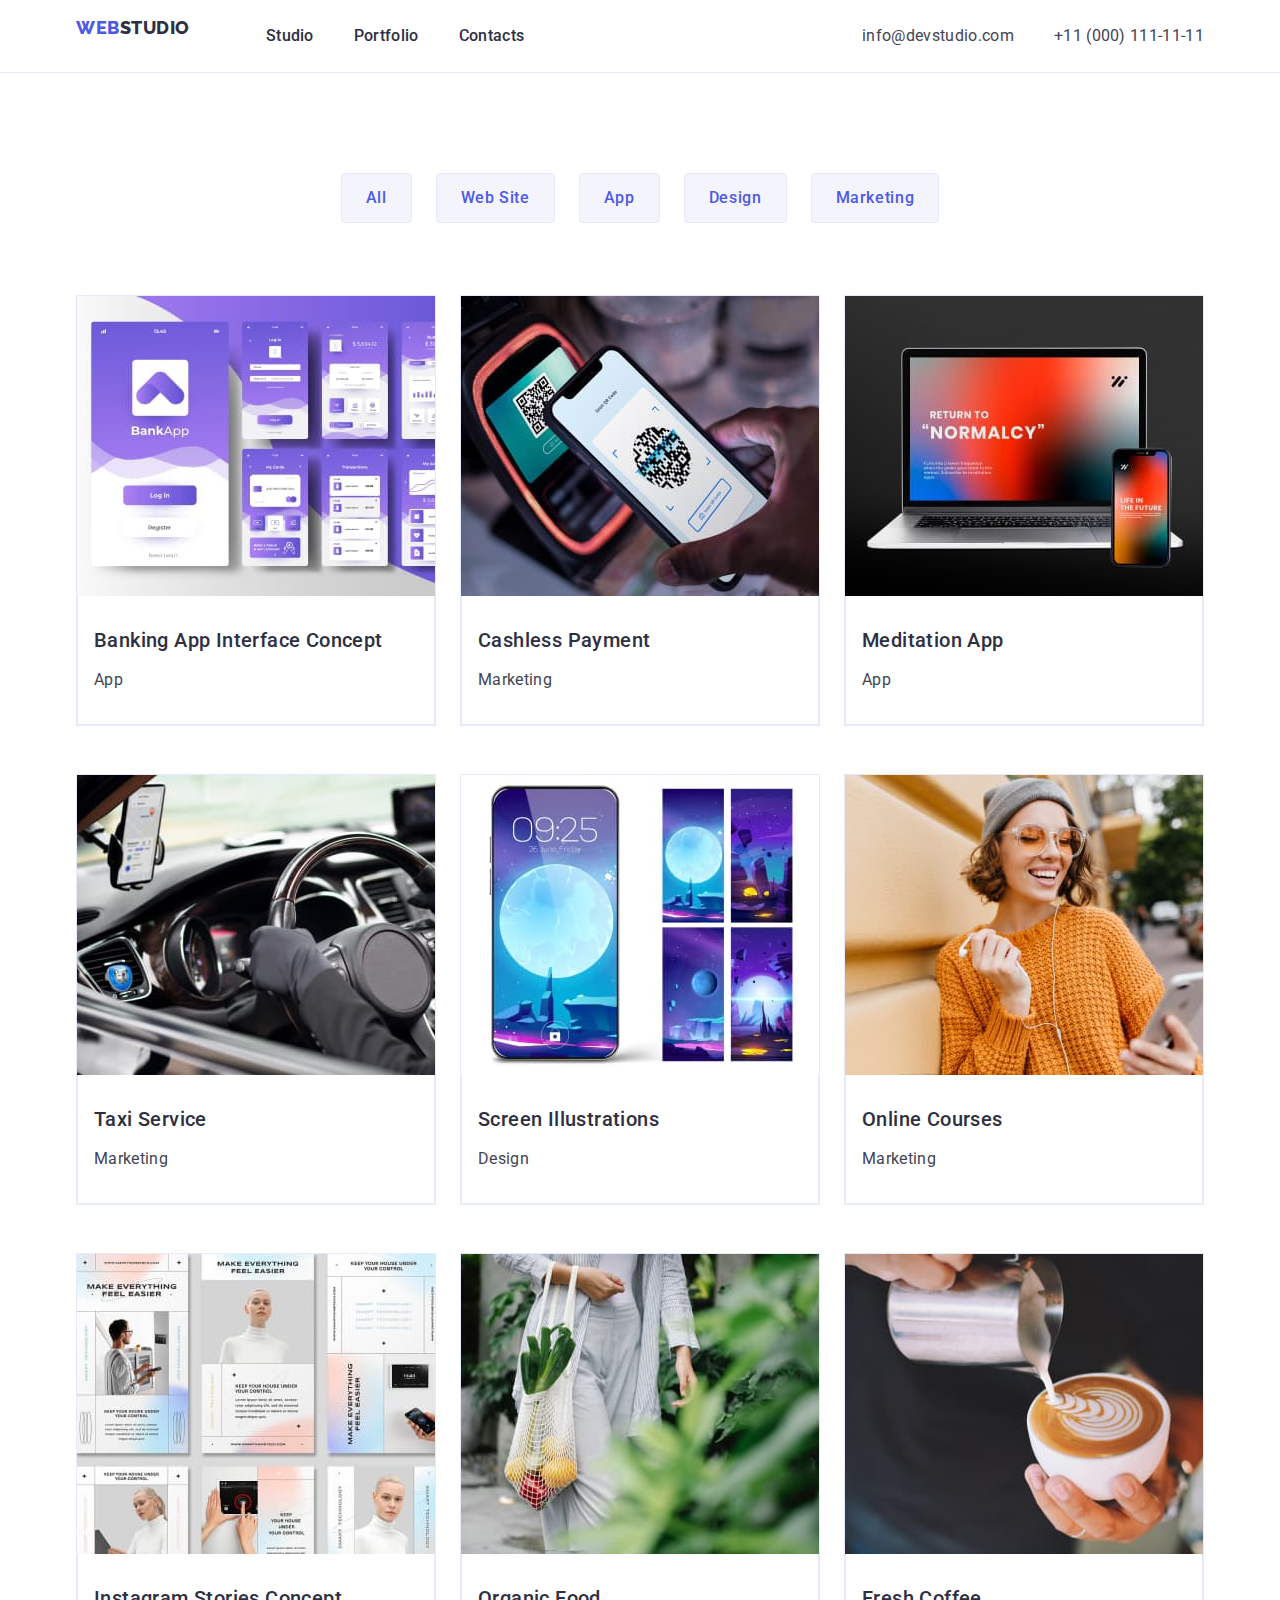
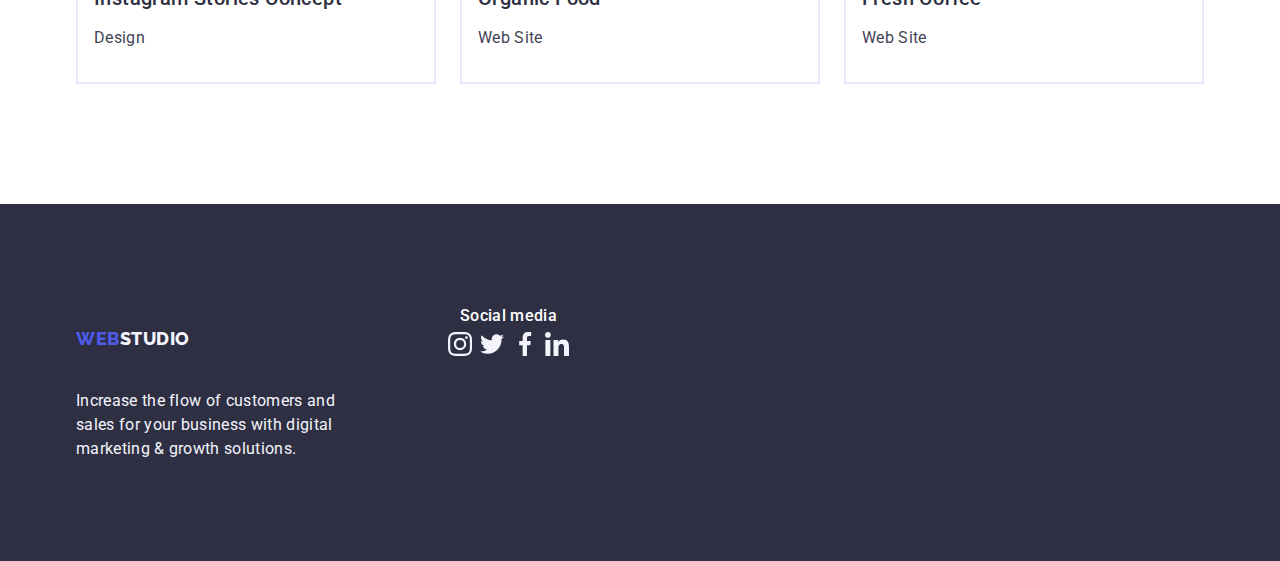
==== portfolio.html @ 964457e2 "Initial commit" ====
<!DOCTYPE html>
<html lang="en">

<head>
    <title>Portfolio</title>
    <meta charset="utf-8" />
    <meta name="webstudio" content="Effective Solutions
for Your Business" />
        <link rel="stylesheet" href="./css/modern-normalize.min.css" />
        <link rel="stylesheet" href="./css/styles.css" />
    <!--Fonts-->
       <link rel="preconnect" href="https://fonts.googleapis.com">
       <link rel="preconnect" href="https://fonts.gstatic.com" crossorigin>
       <link
         href="https://fonts.googleapis.com/css2?family=Raleway:wght@800&family=Roboto:wght@400;500;700;900&display=swap"
         rel="stylesheet">
</head>

<body>

    <!--Header-->
    <header class="headport">
        <div class="header container">
        <!--Nav-->
        <nav class="header-nav">
            <a class="logo-link link" href="./index.html">Web<span
                    class="logo-navy">Studio</span></a>
            <ul class="header-list list">
                <li>
                    <a class="header-link link" href="./index.html">Studio</a>
                </li>
                <li>
                    <a class="header-link link" href="./portfolio.html">Portfolio</a>
                </li>
                <li>
                    <a class="header-link link" href="">Contacts</a>
                </li>
            </ul>
        </nav>
        <!--Address-->
        <address class="address">
            <ul class="address-list list">
                <li>
                    <a class="address-link link" href="mailto:info@devstudio.com">info@devstudio.com</a>
                </li>
                <li>
                    <a class="address-link link" href="tel:+110001111111">+11 (000) 111-11-11</a>
                </li>
            </ul>
        </address>
        </div>
    </header>

    <!--Main part-->
    <main>
        <section class="main-page">
        <div class="main-portfolio container">
            <h1 class="visually-hidden">Portfolio</h1>
        <!--Buttons-->
        <ul class="button-list list">
            <li>
                <button class="button" type="button">All</button>
            </li>
            <li>
                <button class="button" type="button">Web Site</button>
            </li>
            <li>
                <button class="button" type="button">App</button>
            </li>
            <li>
                <button class="button" type="button">Design</button>
            </li>
            <li>
                <button class="button" type="button">Marketing</button>
            </li>
        </ul>

        <!--List projects-->
        <ul class="list-all list">
                    <li class="list-projects">
                        <a class="link" href="">
                            <div class="img-projects">
                                <div class="overlay">
                                    <p class="overlay-text">14 Stylish and User-Friendly App Design Concepts · Task Manager App · Calorie Tracker App · Exotic Fruit Ecommerce App ·
                                    Cloud Storage App</p>
                                </div>
                                <img src="./images/banking_app.jpg" alt="Banking app concept" width="360">
                            </div>
                            <div class="project-about">
                                <h2 class="list-all-title">Banking App Interface Concept</h2>
                                <p class="text-portfolio">App</p>
                            </div>
                        </a>
                    </li>
                    <li class="list-projects">
                        <a class="link" href="">
                            <div class="img-projects">
                                <div class="overlay">
                                    <p class="overlay-text">14 Stylish and User-Friendly App Design Concepts · Task Manager App · Calorie Tracker App · Exotic Fruit Ecommerce App ·
                                    Cloud Storage App</p>
                                </div>
                                <img src="./images/cashless.jpg" alt="Cashless Payment" width="360">
                            </div>
                            <div class="project-about">
                                <h2 class="list-all-title">Cashless Payment</h2>
                                <p class="text-portfolio">Marketing</p>
                            </div>
                        </a>
                    </li>
                    <li class="list-projects">
                        <a class="link" href="">
                            <div class="img-projects">
                                <div class="overlay">
                                    <p class="overlay-text">14 Stylish and User-Friendly App Design Concepts · Task Manager App · Calorie Tracker App · Exotic Fruit Ecommerce App ·
                                    Cloud Storage App</p>
                                </div>
                                <img src="./images/meditation.jpg" alt="Meditation App desktop" width="360">
                            </div>
                            <div class="project-about">
                                <h2 class="list-all-title">Meditation App</h2>
                                <p class="text-portfolio">App</p>
                            </div>
                        </a>
                    </li>
                    <li class="list-projects">
                        <a class="link" href="">
                            <div class="img-projects">
                                <div class="overlay">
                                    <p class="overlay-text">14 Stylish and User-Friendly App Design Concepts · Task Manager App · Calorie Tracker App · Exotic Fruit Ecommerce App ·
                                    Cloud Storage App</p>
                                </div>
                                <img src="./images/taxi.jpg" alt="Taxi Service" width="360">
                            </div>
                            <div class="project-about">
                                <h2 class="list-all-title">Taxi Service</h2>
                                <p class="text-portfolio">Marketing</p>
                            </div>
                        </a>
                    </li>
                    <li class="list-projects">
                        <a class="link" href="">
                            <div class="img-projects">
                                <div class="overlay">
                                    <p class="overlay-text">14 Stylish and User-Friendly App Design Concepts · Task Manager App · Calorie Tracker App · Exotic Fruit Ecommerce App ·
                                    Cloud Storage App</p>
                                </div>
                                <img src="./images/screen.jpg" alt="Screen Illustration" width="360">
                            </div>
                            <div class="project-about">
                                <h2 class="list-all-title">Screen Illustrations</h2>
                                <p class="text-portfolio">Design</p>
                            </div>
                        </a>
                    </li>
                    <li class="list-projects">
                        <a class="link" href="">
                            <div class="img-projects">
                                <div class="overlay">
                                    <p class="overlay-text">14 Stylish and User-Friendly App Design Concepts · Task Manager App · Calorie Tracker App · Exotic Fruit Ecommerce App ·
                                    Cloud Storage App</p>
                                </div>
                                <img src="./images/online.jpg" alt="Online Courses" width="360">
                            </div>
                            <div class="project-about">
                                <h2 class="list-all-title">Online Courses</h2>
                                <p class="text-portfolio">Marketing</p>
                            </div>
                        </a>
                    </li> 
                    <li class="list-projects">
                        <a class="link" href="">
                            <div class="img-projects">
                                <div class="overlay">
                                    <p class="overlay-text">14 Stylish and User-Friendly App Design Concepts · Task Manager App · Calorie Tracker App · Exotic Fruit Ecommerce App ·
                                    Cloud Storage App</p>
                                </div>
                                <img src="./images/instagram.jpg" alt="Instagram" width="360">
                            </div>
                            <div class="project-about">
                                <h2 class="list-all-title">Instagram Stories Concept</h2>
                                <p class="text-portfolio">Design</p>
                            </div>
                        </a>
                    </li>
                    <li class="list-projects">
                        <a class="link" href="">
                            <div class="img-projects">
                                <div class="overlay">
                                    <p class="overlay-text">14 Stylish and User-Friendly App Design Concepts · Task Manager App · Calorie Tracker App · Exotic Fruit Ecommerce App ·
                                    Cloud Storage App</p>
                                </div>
                                <img src="./images/organic.jpg" alt="Organic food" width="360">
                            </div>
                            <div class="project-about">
                                <h2 class="list-all-title">Organic Food</h2>
                                <p class="text-portfolio">Web Site</p>
                            </div>
                        </a>
                    </li>
                    <li class="list-projects">
                        <a class="link" href="">
                            <div class="img-projects">
                                <div class="overlay">
                                    <p class="overlay-text">14 Stylish and User-Friendly App Design Concepts · Task Manager App · Calorie Tracker App · Exotic Fruit Ecommerce App ·
                                    Cloud Storage App</p>
                                </div>
                                <img src="./images/coffe.jpg" alt="Coffee" width="360">
                            </div>
                            <div class="project-about">
                                <h2 class="list-all-title">Fresh Coffee</h2>
                                <p class="text-portfolio">Web Site</p>
                            </div>
                        </a>
                    </li>
       </ul>
      </div>
    </section>
    
    </main>

    <!--Footer-->
    <footer class="footer">
        <div class="footer-block container">
            <div class="logo-text-footer">
                <a class="logo-link footer-link link" href="./index.html">Web<span class="logo-white">Studio</span></a>
                <p class="text-footer">Increase the flow of customers and sales for your business with digital marketing &
                    growth solutions.</p>
            </div>
            <div class="social-icons-footer">
                <p class="social-text-footer">Social media</p>
                <ul class="icons-list-footer list">
                    <li>
                        <a href="" class="link-icon-footer" target="_blank">
                            <div class="icon-circle-footer">
                                <svg class="icon-footer" widht="24" height="24">
                                    <use href="./images/sprite.svg#instagram1"></use>
                                </svg>
                            </div>
                        </a>
                    </li>
                    <li>
                        <a href="" class="link-icon-footer" target="_blank">
                            <div class="icon-circle-footer">
                                <svg class="icon-footer" widht="24" height="24">
                                    <use href="./images/sprite.svg#twitter1"></use>
                                </svg>
                            </div>
                        </a>
                    </li>
                    <li>
                        <a href="" class="link-icon-footer" target="_blank">
                            <div class="icon-circle-footer">
                                <svg class="icon-footer" widht="24" height="24">
                                    <use href="./images/sprite.svg#facebook1"></use>
                                </svg>
                            </div>
                        </a>
                    </li>
                    <li>
                        <a href="" class="link-icon-footer" target="_blank">
                            <div class="icon-circle-footer">
                                <svg class="icon-footer" widht="24" height="24">
                                    <use href="./images/sprite.svg#linkedin1"></use>
                                </svg>
                            </div>
                        </a>
                    </li>
                </ul>
            </div>
        </div>
    </footer>


</body>
</html>
---- css/styles.css ----
*,
*::before,
*::after {
    box-sizing: border-box;
}

:root {
    --iris: #4D5AE5;
    --ocean: #404BBF;
    --navy-blue: #2E2F42;
    --green: #31D0AA;
    --slate: #434455;
    --light-slate: #8E8F99;
    --cornflower: #E7E9FC;
    --cloud: #F4F4FD;
    --navy-blue-modal: #2E2F42;
    --grey: #2E2F42;
    --white: #FFFFFF;
    --dairy: #FCFCFC;
}

h1, h2, h3, h4, h5, h6, p {
    margin-top: 0;
    margin-bottom: 0;
}

ul, ol {
    margin-top: 0;
    margin-bottom: 0;
    padding-left: 0;
}

body{
    font-family: "Roboto", sans-serif;
    font-size: 16px;
    color: var(--slate);
    background-color: var(--white);
    letter-spacing: 0.02em;

}

.container {
    margin: 0 auto;
    padding: 0 15px 0 15px;
    width: 1158px;

}

img{
    display: block;
}

section{
    color: var(--navy-blue);
}

.link {
    text-decoration: none;
    padding: 24px 0;
}

.list {
    list-style: none;
}

@keyframes changeHeaderColor {
    0%{
        background-color: transparent;
    }

    50%{
        background-color: rgba(64, 75, 191, 1, 0.5);
    }
    100%{
        background-color: var(--ocean);
    }
}

@keyframes changeCustomersColor {
    0%{
        color: var(--light-slate);
    }
    100%{
        color: var(--ocean);
    }
}

@keyframes changeSocialColor {
    0%{
        background-color: var(--iris);
    }
    100%{
        background-color: var(--green);
    }
}

/* HEADER */

.headport {
    border-bottom: 1px solid var(--cornflower);
}

.header {
    background-color: var(--white);
    color: var(--navy-blue);
    display: flex;
    align-items: center;
    justify-content: space-between;
    height: 72px;
    /*
    padding: 0 156px;
    */
}

.header-nav {
    font-weight: 500;
    display: flex;
    align-items: center;
    gap: 76px;


}

/*LOGO only*/

.logo-link {
    font-size: 18px;
    font-family: 'Raleway', sans-serif;
    font-weight: 800;
    line-height: 1.17;
    letter-spacing: 0.03em;
    color: var(--iris);
    text-transform: uppercase;
    
}

.logo-navy{
    color: var(--navy-blue);
}

/*HEADER LIST WITH LINK*/

.header-list {
    display: flex;
    align-items: flex-start;
    gap: 40px;
    flex-grow: 1;
}

.header-link-line {
    
}

.header-link {
    position: relative;
    color: var(--navy-blue);
    font-weight: 500;
    font-size: 16px;
    line-height: 1.5;
    letter-spacing: 0.02em;
    padding: 24px 0;
    margin-bottom: 20px;
}

.header-link::after {
    content: "";
    position: absolute;
    bottom: 0;
    transform: translateY(-100%);
    left: 0px;
    width: 100%;
    height: 4px;
    border-radius: 2px;
    background-color: transparent;
    transition: background-color 0.3s ease-in-out;
    
}

.header-link:hover::after,
.header-link:focus::after,
.header-link:active::after {
    background-color: var(--ocean);

}

.header-link:hover{
    color: var(--ocean);
}

.header-link:focus{
    color: var(--ocean);
}

/*HEADER ADDRESS*/

.address {
    display: inline-flex;
    align-items: center;
    justify-content: flex-start;
    font-weight: 400;
    line-height: 1.5;
    color: var(--slate);
    font-style: normal;
}

.address-list {
    display: flex;
    gap: 40px;
    list-style-type: none;
    color: var(--slate);
    letter-spacing: 0.02em;
}

.address-link {
    text-decoration: none;
    color: var(--slate);
    padding-top: 24px;

}

.address-link:hover{
    color: var(--ocean);
}

.address-link:focus {
    color: var(--ocean);
}

/*MAIN PART*/

/*SECTION HERO*/

.section-hero {
    position: relative;
    background-image: linear-gradient(to bottom, rgba(46, 47, 66, 0.70), rgba(46, 47, 66, 0.70)),
            url(../images/people-office1.jpg);
    background-repeat: no-repeat;
    background-position: center;
    background-size: cover;
    padding: 188px 0;
    background-color: var(--navy-blue);
    
}

.div-hero{
    display: flex;
    flex-direction: column;
    align-items: center;
    justify-content: center;
    gap: 48px;


    width: 1440px;
    flex-shrink: 0;

    color: var(--white);

    
}

.hero-title {
    font-size: 56px;
    line-height: 1.07;
    font-weight: 700;
    text-align: center;
    letter-spacing: 0.02em;

    display: flex;
    max-width: 496px;
    flex-direction: column;
}

.hero-button {
    font-family: "Roboto", sans-serif;
    font-weight: 500;
    font-size: 16px;
    line-height: 1.5;
    letter-spacing: 0.04em;
    color: var(--white);
    cursor: pointer;
    background-color: var(--iris);

    display: block;
    min-width: 169px;
    height: 56px;
    border: none;
    padding: 16px 32px;
    gap: 10px;
    border-radius: 4px;
}

.hero-button:hover {
    background-color: var(--ocean);
}

.hero-button:focus {
    background-color: var(--ocean);
}

/*MODAL WINDOW*/

.backdrop {
    position: fixed;
    bottom: 0;
    right: 0;
    width: 100%;
    height: 100%;
    transform: translateY(-165px);
    background-color: rgba(46, 47, 66, 0.40);
}

.is-hidden {
    opacity: 0;
    visibility: hidden;
    pointer-events: none;


}

.modal {
    position: absolute;
    bottom: 13px;
    left: 50%;
    transform: translateX(-50%);
    
    width: 408px;
    height: 584px;
    border-radius: 4px;
    background: var(--dairy, #FCFCFC);
    box-shadow: 0px 2px 1px 0px rgba(0, 0, 0, 0.20), 
                0px 1px 3px 0px rgba(0, 0, 0, 0.12), 
                0px 1px 1px 0px rgba(0, 0, 0, 0.14);
}

.close {
    position: absolute;
    top:0;
    right:0;
    transform: translate(-24px, 24px);
    width: 24px;
    height: 24px;
    border-radius: 24px;
    border: 1px solid rgba(0, 0, 0, 0.10);
    background-color: var(--cornflower);
    transition: background-color 250ms cubic-bezier(0.4, 0, 0.2, 1),
                border 250ms cubic-bezier(0.4, 0, 0.2, 1);
    cursor: pointer;
}

.icon-modal {
    position: absolute;
    top: 50%;
    left: 50%;
    transform: translate(-50%, -50%);
    fill: var(--navy-blue);
    transition: fill 250ms cubic-bezier(0.4, 0, 0.2, 1);
}

.close:active {
    background-color: var(--ocean);
    border: 0;
}

.close:active .icon-modal {
    fill: var(--white);
}

/*SECTION BENEFITS*/

.section-benefits{
    padding: 120px 0;

}


/*
.benefits-title {
    letter-spacing: 0.02em;
    display: none;
}
*/

.visually-hidden {
    position: absolute;
    width: 1px;
    height: 1px;
    margin: -1px;
    border: 0;
    padding: 0;

    white-space: nowrap;
    clip-path: inset(100%);
    clip: rect(0 0 0 0);
    overflow: hidden;
}

.benefits-list {
    list-style-type: none;
    color: var(--slate);
    font-weight: 400;
    font-size: 16px;
    line-height: 1.5;

    display: flex;
    gap: 24px;
    justify-content: space-between;
    align-items: flex-start;
}

.benefit {
    width: calc((100% - 72px) / 4);
}

.benefits-title-list {
    color: var(--navy-blue);
    font-weight: 500;
    font-size: 20px;
    line-height: 1.2;
    letter-spacing: 0.02em;
    margin: 8px 0px;
}

.text-benefits{
    letter-spacing: 0.02em;
}

.icon-frame-benefit {
    position: relative;
    background-color: var(--cornflower);
    border-radius: 4px;
    width: 264px;
    height: 112px;
    flex-shrink: 0;
}

.icon-benefits {
    position: absolute;
    top: 50%;
    left: 50%;
    transform: translate(-50%, -50%);
}



/*SECTION WHAT WE ARE DOING*/

.section-doing{
   padding-bottom: 120px;
   
}

.doing-title {
    font-weight: 700;
    font-size: 36px;
    line-height: 1.11;
    color: var(--navy-blue);
    letter-spacing: 0.02em;
    text-transform: capitalize;
    text-align: center;
    
    margin-bottom: 72px;
}

.doing-list {
    list-style-type: none;

    display: flex;
    gap: 24px;

}

.do-photo{
    width: calc((100% - 48px) / 3);
}

/*OUR TEAM*/

.section-our-team{
    padding-top: 120px;
    padding-bottom: 120px;
    background-color: var(--cloud);
}

.div-team{
    
    color: var(--slate);
    width: 1440px;

    flex-shrink: 0;
    display: flex;
    flex-direction: column;
    align-items: center;
    justify-content: center;
    gap: 72px;
}

.team-title{
    color: var(--navy-blue);
    font-weight: 700;
    font-size: 36px;
    line-height: 1.11;
    text-align: center;
    letter-spacing: 0.02em;
    text-transform: capitalize;
    margin-bottom: 72px;
}

.team-list{
    list-style-type: none;

    display: flex;
    gap: 24px;
}

.team-block-list{
    background-color: var(--white);
    text-transform: capitalize;
    border-radius: 0px 0px 4px 4px;
    box-shadow: 0px 2px 1px 0px rgba(46, 47, 66, 0.08), 
                0px 1px 1px 0px rgba(46, 47, 66, 0.16),
                0px 1px 6px 0px rgba(46, 47, 66, 0.08);

    width: calc((100% - 72px) / 4);
}

.name-team{
    padding: 32px 16px;

}

.team-list-title {
    font-weight: 500;
    font-size: 20px;
    line-height: 1.2;
    letter-spacing: 0.02em;
    color: var(--navy-blue);
    text-align: center;
    margin-bottom: 8px;
}

.text-team{
    font-size: 16px;
    letter-spacing: 0.02em;
    line-height: 1.5;
    color: var(--slate);
    text-align: center;
    margin-bottom: 8px;
    
}

.icon-list-team {
    display: flex;
    justify-content: center;
    gap: 24px;
}

.link-icon-team {
    position: relative;
    border-radius: 50%;
    background-color: var(--iris);
    width: 40px;
    height: 40px;
    transition: background-color 250ms cubic-bezier(0.4, 0, 0.2, 1);
}

.link-icon-team:hover {
    background-color: var(--ocean);
}

.icon-team {
    position: absolute;
    top: 50%;
    left: 50%;
    transform: translate(-50%, -50%);

    fill: var(--cloud);
}



/*CUSTOMERS SECTION*/

.section-customers {
    padding-top: 120px;
    padding-bottom: 120px;

}

.customers-title {
    font-weight: 700;
    font-size: 36px;
    line-height: 1.11;
    color: var(--navy-blue);
    letter-spacing: 0.02em;
    text-transform: capitalize;
    text-align: center;
    
    margin-bottom: 72px;

}

.customers-list {
    display: flex;
    justify-content: space-between;
    align-items: flex-start;
    gap: 24px;

}

.link-customers{
    position: relative;
    width: 168px;
    height: 88px;
    border-radius: 4px;
    border: 1px solid var(--light-slate);
    transition: border-color 250ms cubic-bezier(0.4, 0, 0.2, 1);
}

.cust-icon {
    position: absolute;
    top: 50%;
    left: 50%;
    transform: translate(-50%, -50%);
    fill: var(--light-slate);
    transition: fill 250ms cubic-bezier(0.4, 0, 0.2, 1);
}

.link-customers:hover {
    border-color: var(--ocean); 
}

.link-customers:hover .cust-icon{
    fill: var(--ocean);
}

/*FOOTER*/

.footer{
    background-color: var(--navy-blue);
    padding-top: 100px;
    padding-bottom: 100px;
 
    color: var(--cloud);
    font-weight: 400;
    font-size: 16px;
    line-height: 1.5;


}

.footer-block{
      display: flex;  
      gap: 120px;
      align-items: flex-start;
      justify-content: flex-start;

}

/*footer div1*/
.logo-link{
    display: inline-block;
    margin-bottom: 16px;
}

.logo-white{
    color: var(--cloud);
}

.text-footer{
    letter-spacing: 0.02em;
    display: flex;
    max-width: 264px;
    flex-direction: column;

}

/*footer div2*/

.social-icons-footer {
    
}

.social-text-footer {
    font-size: 16px;
    font-family: Roboto;
    font-weight: 500;
    line-height: 24px;
    letter-spacing: 0.32px;
    color: var(--white);
    margin-bottom: 16px;

}

.icons-list-footer {
    display: flex;
    gap: 16px;
    justify-content: space-between;

}

.link-icon-footer {
    position: relative;
    width: 40px;
    height: 40px;
    background-color: var(--iris);
    border-radius: 50%;
    transition: background-color 250ms cubic-bezier(0.4, 0, 0.2, 1);
}

.link-icon-footer:hover .icon-circle-footer {
    background-color: var(--green);

}

.icon-footer{
    position: absolute;
    top: 50%;
    left: 50%;
    transform: translate(-50%, -50%);
    fill: var(--cloud);

}

/*PORTFOLIO*/

.main-page {
    padding-top: 100px;
    padding-bottom: 120px;

}

.main-portfolio {
    

    color: var(--slate);
    display: flex;
    flex-direction: column;
    align-items: center;
    justify-content: center;
    

    
}

/*BUTTON LIST*/

.button-list{
    list-style-type: none;
    
    display: flex;
    justify-content: center;
    
    align-items: flex-start;
    gap: 24px;
    align-content: center;
    margin-bottom: 72px;
    
}

.button{
    font-family: "Roboto", sans-serif;
    font-weight: 500;
    font-size: 16px;
    line-height: 1.5;
    letter-spacing: 0.04em;
    color: var(--iris);
    background-color: var(--cloud);
    box-shadow: 0;
    cursor: pointer;
    transition: background-color 250ms cubic-bezier(0.4, 0, 0.2, 1),
                color 250ms cubic-bezier(0.4, 0, 0.2, 1),
                border 250 ms cubic-bezier(0.4, 0, 0.2, 1),
                box-shadow 250ms cubic-bezier(0.4, 0, 0.2, 1);

    
    padding: 12px 24px;
    justify-content: center;
    align-items: center;
    border-radius: 4px;
    border: 1px solid var(--cornflower);
}

.button:hover, 
.button:focus {
    background-color: var(--ocean);
    color: var(--white);
    border: 1px solid transparent;
    box-shadow: 0px 2px 1px 0px rgba(46, 47, 66, 0.08),
                0px 1px 1px 0px rgba(46, 47, 66, 0.16),
                0px 1px 6px 0px rgba(46, 47, 66, 0.08);
}

/*List of links with img*/

.list-all {
    display: flex;
    flex-wrap: wrap;
    row-gap: 48px;
    column-gap: 24px;
    
    
}

.list-projects {
    width: calc((100% - 48px) / 3);

    flex-direction: column;
    align-items: flex-start;
    gap: 32px;
    border: 1px solid var(--cornflower);
    box-shadow: 0;
    transition: box-shadow 250ms cubic-bezier(0.4, 0, 0.2, 1);

}

/*OVERLAY*/

.img-projects {
    position: relative;
    overflow: hidden;
}

.overlay {
    position: absolute;
    top: 0;
    left: 0;
    width: 100%;
    height: 100%;
    transform: translateY(100%);
    background-color: var(--iris);
    transition: transform 250ms cubic-bezier(0.4, 0, 0.2, 1);
}

.overlay-text {
    color: var(--cloud);
    font-size: 16px;
    font-family: Roboto;
    font-style: normal;
    font-weight: 400;
    line-height: 24px;
    letter-spacing: 0.32px;

    display: flex;
    width: 296px;
    flex-direction: column;
    padding-top: 40px;
    margin-left: auto;
    margin-right: auto;
}

.list-projects:hover {
    box-shadow: 0px 2px 1px 0px rgba(46, 47, 66, 0.08),
                0px 1px 1px 0px rgba(46, 47, 66, 0.16),
                0px 1px 6px 0px rgba(46, 47, 66, 0.08);
}

.list-projects:hover .overlay {
    transform: translateY(0);
}

.project-about {
    display: flex;
    padding: 32px 16px;
    flex-direction: column;
    justify-content: center;
    align-items: flex-start;
    gap: 8px;
    align-self: stretch;
    border: 1px solid var(--cornflower);
    border-top: none;
}

.list-all-title {
    font-weight: 500;
    font-size: 20px;
    line-height: 1.2;
    letter-spacing: 0.02em;
    color: var(--navy-blue);
    margin-bottom: 8px;
}

.text-portfolio{
    font-size: 16px;
    line-height: 1.5;
    letter-spacing: 0.02em;
    color: var(--slate);
}

.list-stroke{
    list-style-type: none;
}
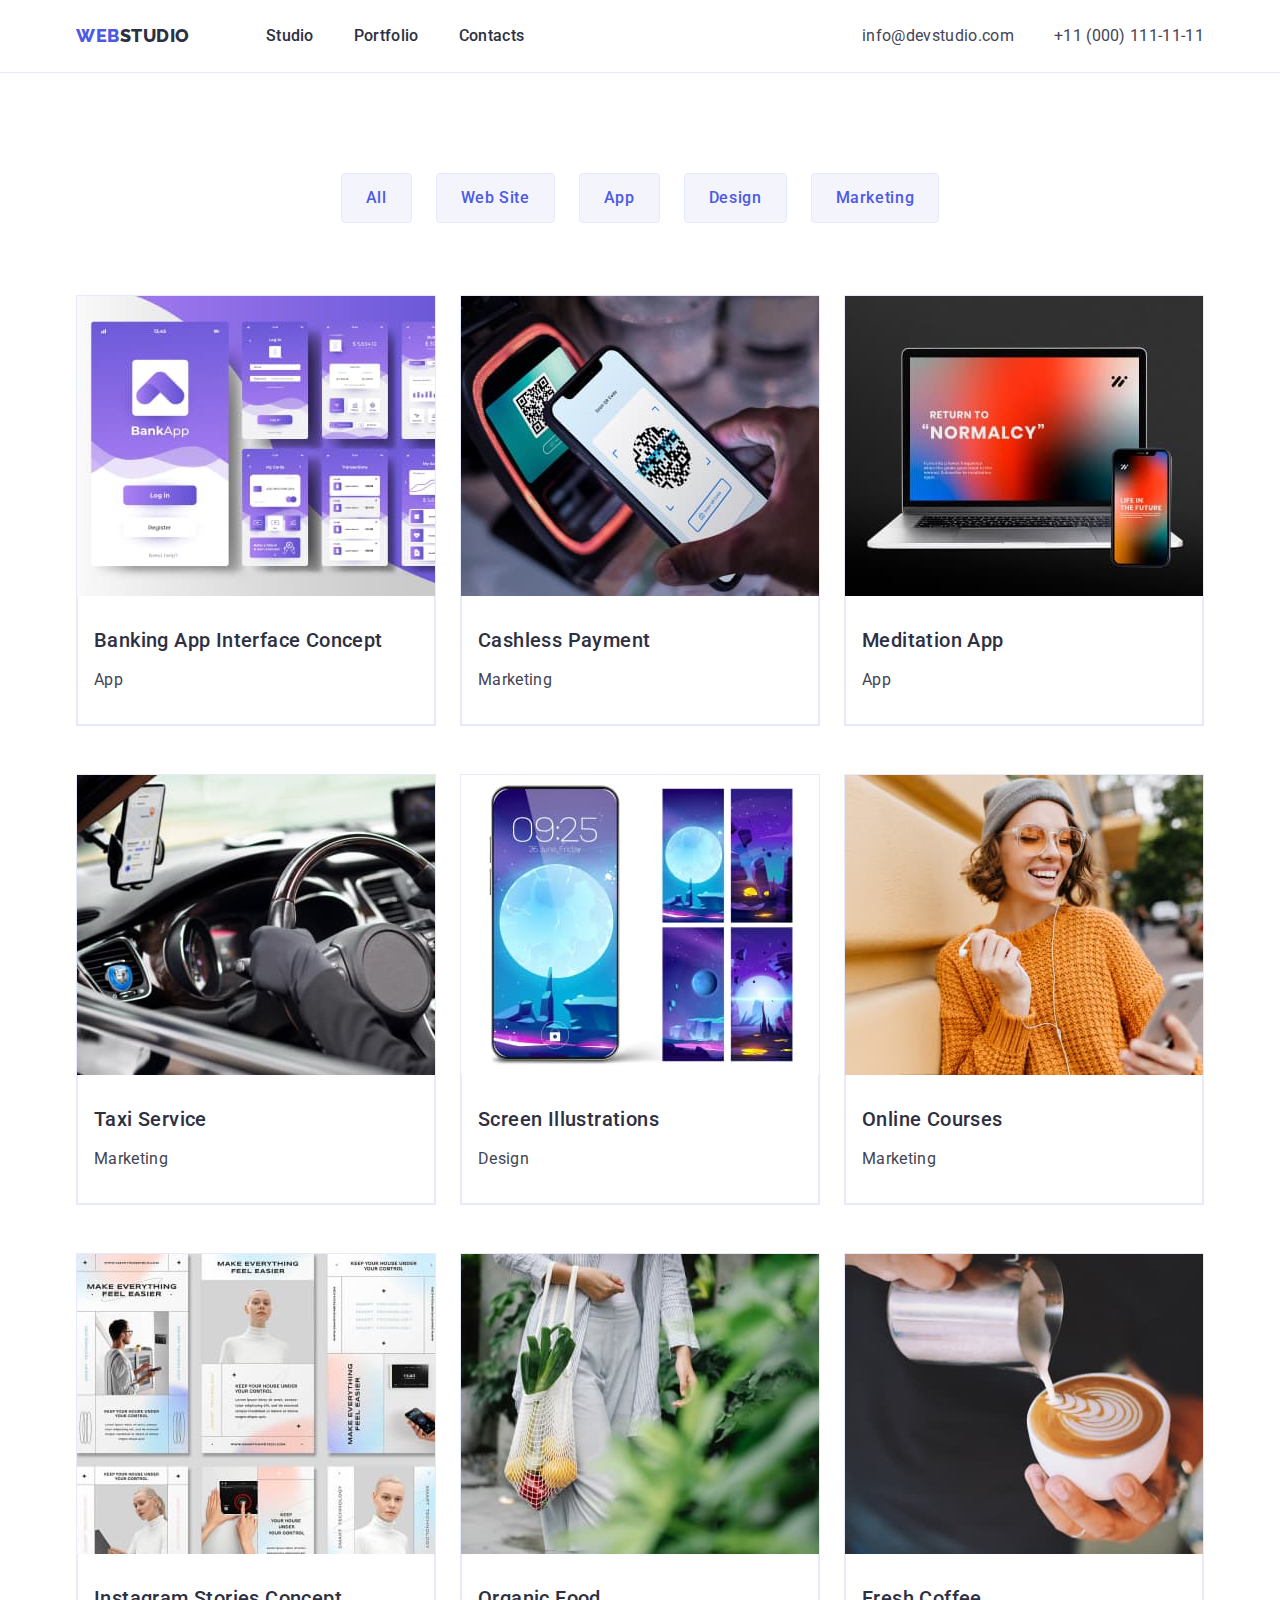
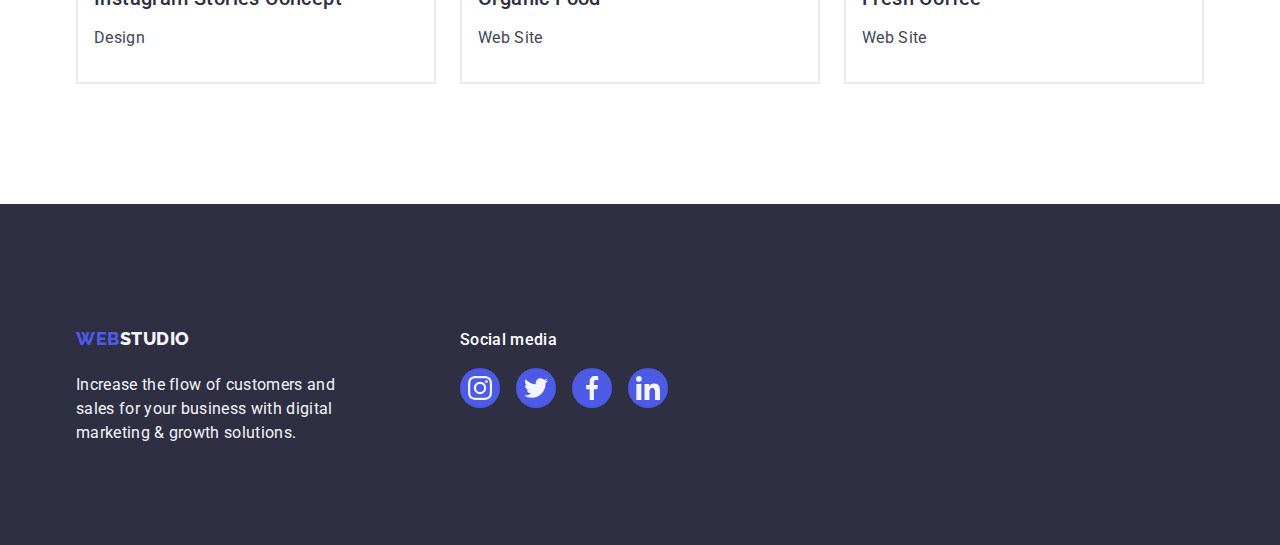
==== commit e100b937: "hw4 v2" ====
--- a/portfolio.html
+++ b/portfolio.html
@@ -219,56 +219,48 @@
     </main>
 
     <!--Footer-->
-    <footer class="footer">
-        <div class="footer-block container">
-            <div class="logo-text-footer">
-                <a class="logo-link footer-link link" href="./index.html">Web<span class="logo-white">Studio</span></a>
-                <p class="text-footer">Increase the flow of customers and sales for your business with digital marketing &
-                    growth solutions.</p>
+        <footer class="footer">
+            <div class="footer-block container">
+                <div class="logo-text-footer">
+                    <a class="logo-link footer-link link" href="./index.html">Web<span class="logo-white">Studio</span></a>
+                    <p class="text-footer">Increase the flow of customers and sales for your business with digital marketing &
+                        growth solutions.</p>
+                </div>
+                <div class="social-icons-footer">
+                    <p class="social-text-footer">Social media</p>
+                    <ul class="icons-list-footer list">
+                        <li>
+                            <a href="" class="link-icon-footer" target="_blank">
+                                <svg class="icon-footer" widht="24" height="24">
+                                    <use href="./images/sprite.svg#instagram1"></use>
+                                </svg>
+                            </a>
+                        </li>
+                        <li>
+                            <a href="" class="link-icon-footer" target="_blank">
+                                <svg class="icon-footer" widht="24" height="24">
+                                    <use href="./images/sprite.svg#twitter1"></use>
+                                </svg>
+                            </a>
+                        </li>
+                        <li>
+                            <a href="" class="link-icon-footer" target="_blank">
+                                <svg class="icon-footer" widht="24" height="24">
+                                    <use href="./images/sprite.svg#facebook1"></use>
+                                </svg>
+                            </a>
+                        </li>
+                        <li>
+                            <a href="" class="link-icon-footer" target="_blank">
+                                <svg class="icon-footer" widht="24" height="24">
+                                    <use href="./images/sprite.svg#linkedin1"></use>
+                                </svg>
+                            </a>
+                        </li>
+                    </ul>
+                </div>
             </div>
-            <div class="social-icons-footer">
-                <p class="social-text-footer">Social media</p>
-                <ul class="icons-list-footer list">
-                    <li>
-                        <a href="" class="link-icon-footer" target="_blank">
-                            <div class="icon-circle-footer">
-                                <svg class="icon-footer" widht="24" height="24">
-                                    <use href="./images/sprite.svg#instagram1"></use>
-                                </svg>
-                            </div>
-                        </a>
-                    </li>
-                    <li>
-                        <a href="" class="link-icon-footer" target="_blank">
-                            <div class="icon-circle-footer">
-                                <svg class="icon-footer" widht="24" height="24">
-                                    <use href="./images/sprite.svg#twitter1"></use>
-                                </svg>
-                            </div>
-                        </a>
-                    </li>
-                    <li>
-                        <a href="" class="link-icon-footer" target="_blank">
-                            <div class="icon-circle-footer">
-                                <svg class="icon-footer" widht="24" height="24">
-                                    <use href="./images/sprite.svg#facebook1"></use>
-                                </svg>
-                            </div>
-                        </a>
-                    </li>
-                    <li>
-                        <a href="" class="link-icon-footer" target="_blank">
-                            <div class="icon-circle-footer">
-                                <svg class="icon-footer" widht="24" height="24">
-                                    <use href="./images/sprite.svg#linkedin1"></use>
-                                </svg>
-                            </div>
-                        </a>
-                    </li>
-                </ul>
-            </div>
-        </div>
-    </footer>
+        </footer>
 
 
 </body>
--- a/css/styles.css
+++ b/css/styles.css
@@ -113,7 +113,7 @@
 }
 
 .header-nav {
-    font-weight: 500;
+
     display: flex;
     align-items: center;
     gap: 76px;
@@ -159,14 +159,14 @@
     line-height: 1.5;
     letter-spacing: 0.02em;
     padding: 24px 0;
-    margin-bottom: 20px;
+
 }
 
 .header-link::after {
     content: "";
     position: absolute;
     bottom: 0;
-    transform: translateY(-100%);
+    
     left: 0px;
     width: 100%;
     height: 4px;
@@ -372,14 +372,6 @@
 
 }
 
-
-/*
-.benefits-title {
-    letter-spacing: 0.02em;
-    display: none;
-}
-*/
-
 .visually-hidden {
     position: absolute;
     width: 1px;
@@ -555,7 +547,9 @@
 }
 
 .link-icon-team {
-    position: relative;
+    display: flex;
+    justify-content: center;
+    align-items: center;
     border-radius: 50%;
     background-color: var(--iris);
     width: 40px;
@@ -568,11 +562,6 @@
 }
 
 .icon-team {
-    position: absolute;
-    top: 50%;
-    left: 50%;
-    transform: translate(-50%, -50%);
-
     fill: var(--cloud);
 }
 
@@ -608,7 +597,9 @@
 }
 
 .link-customers{
-    position: relative;
+    display: flex;
+    justify-content: center;
+    align-items: center;
     width: 168px;
     height: 88px;
     border-radius: 4px;
@@ -617,10 +608,6 @@
 }
 
 .cust-icon {
-    position: absolute;
-    top: 50%;
-    left: 50%;
-    transform: translate(-50%, -50%);
     fill: var(--light-slate);
     transition: fill 250ms cubic-bezier(0.4, 0, 0.2, 1);
 }
@@ -659,7 +646,6 @@
 /*footer div1*/
 .logo-link{
     display: inline-block;
-    margin-bottom: 16px;
 }
 
 .logo-white{
@@ -677,7 +663,7 @@
 /*footer div2*/
 
 .social-icons-footer {
-    
+    padding-top: 24px;
 }
 
 .social-text-footer {
@@ -699,7 +685,9 @@
 }
 
 .link-icon-footer {
-    position: relative;
+    display: flex;
+    justify-content: center;
+    align-items: center;
     width: 40px;
     height: 40px;
     background-color: var(--iris);
@@ -707,18 +695,13 @@
     transition: background-color 250ms cubic-bezier(0.4, 0, 0.2, 1);
 }
 
-.link-icon-footer:hover .icon-circle-footer {
+.link-icon-footer:hover {
     background-color: var(--green);
 
 }
 
 .icon-footer{
-    position: absolute;
-    top: 50%;
-    left: 50%;
-    transform: translate(-50%, -50%);
     fill: var(--cloud);
-
 }
 
 /*PORTFOLIO*/
@@ -726,20 +709,14 @@
 .main-page {
     padding-top: 100px;
     padding-bottom: 120px;
-
 }
 
 .main-portfolio {
-    
-
     color: var(--slate);
     display: flex;
     flex-direction: column;
     align-items: center;
     justify-content: center;
-    
-
-    
 }
 
 /*BUTTON LIST*/
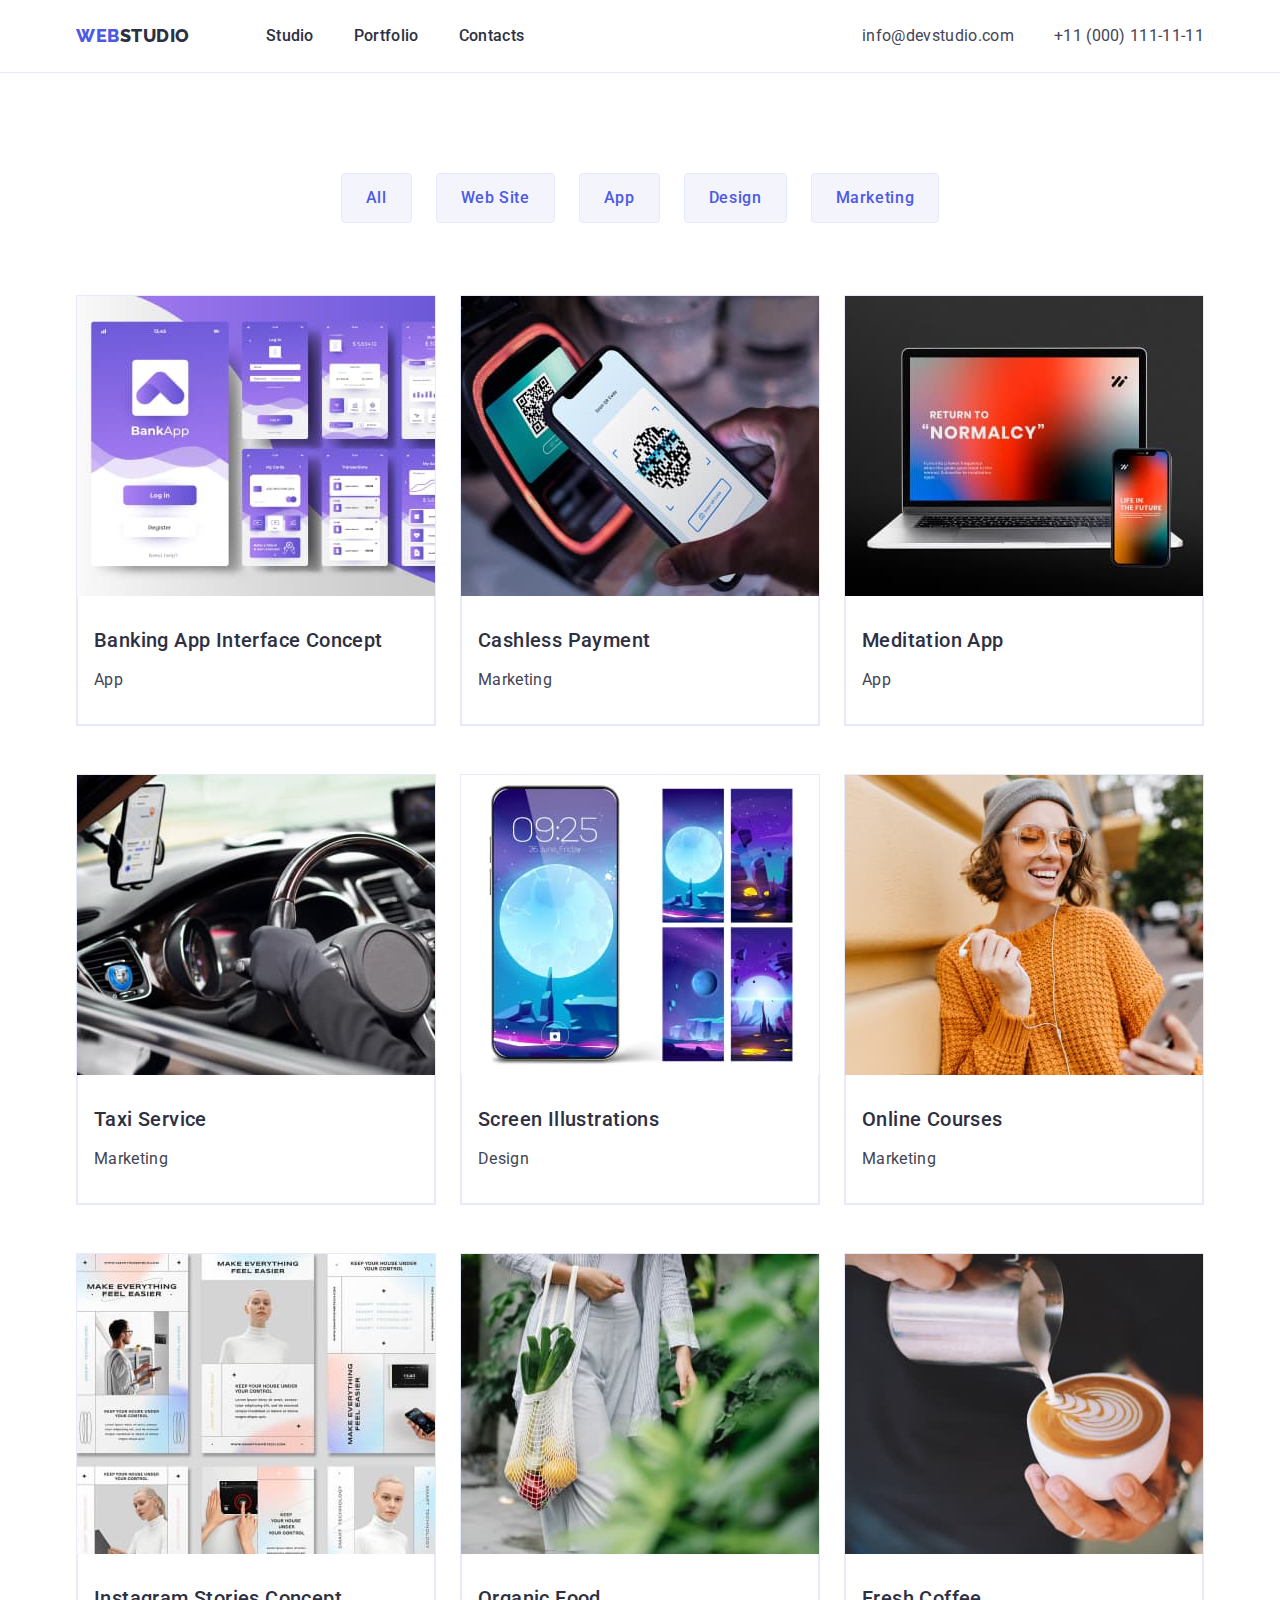
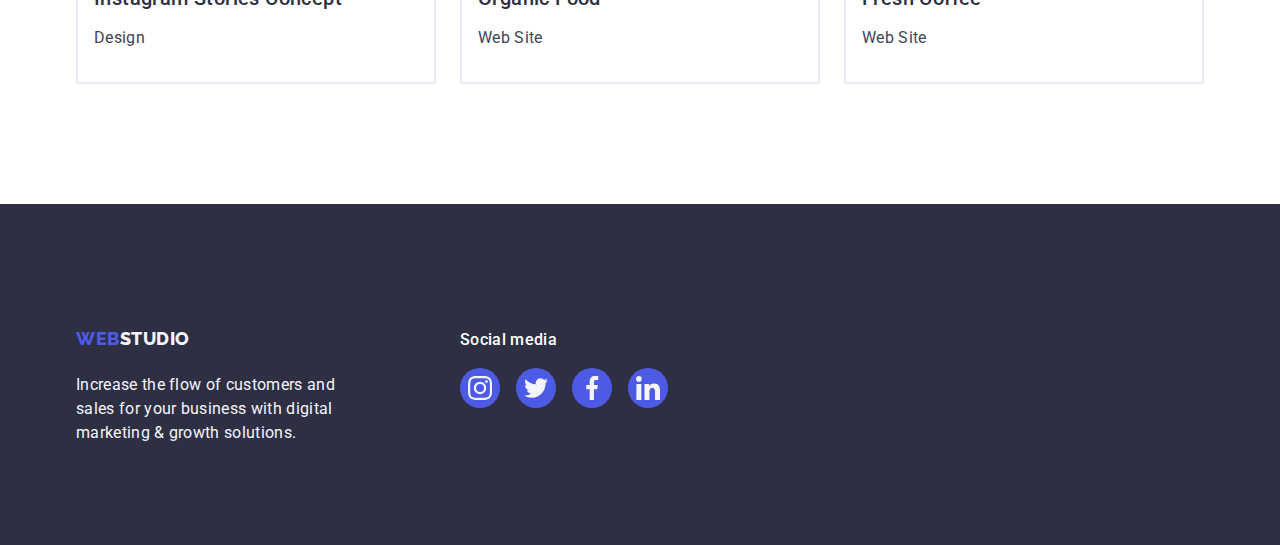
==== commit 5ce89e4d: "hw4 v3" ====
--- a/portfolio.html
+++ b/portfolio.html
@@ -231,28 +231,28 @@
                     <ul class="icons-list-footer list">
                         <li>
                             <a href="" class="link-icon-footer" target="_blank">
-                                <svg class="icon-footer" widht="24" height="24">
+                                <svg class="icon-footer" width="24" height="24">
                                     <use href="./images/sprite.svg#instagram1"></use>
                                 </svg>
                             </a>
                         </li>
                         <li>
                             <a href="" class="link-icon-footer" target="_blank">
-                                <svg class="icon-footer" widht="24" height="24">
+                                <svg class="icon-footer" width="24" height="24">
                                     <use href="./images/sprite.svg#twitter1"></use>
                                 </svg>
                             </a>
                         </li>
                         <li>
                             <a href="" class="link-icon-footer" target="_blank">
-                                <svg class="icon-footer" widht="24" height="24">
+                                <svg class="icon-footer" width="24" height="24">
                                     <use href="./images/sprite.svg#facebook1"></use>
                                 </svg>
                             </a>
                         </li>
                         <li>
                             <a href="" class="link-icon-footer" target="_blank">
-                                <svg class="icon-footer" widht="24" height="24">
+                                <svg class="icon-footer" width="24" height="24">
                                     <use href="./images/sprite.svg#linkedin1"></use>
                                 </svg>
                             </a>
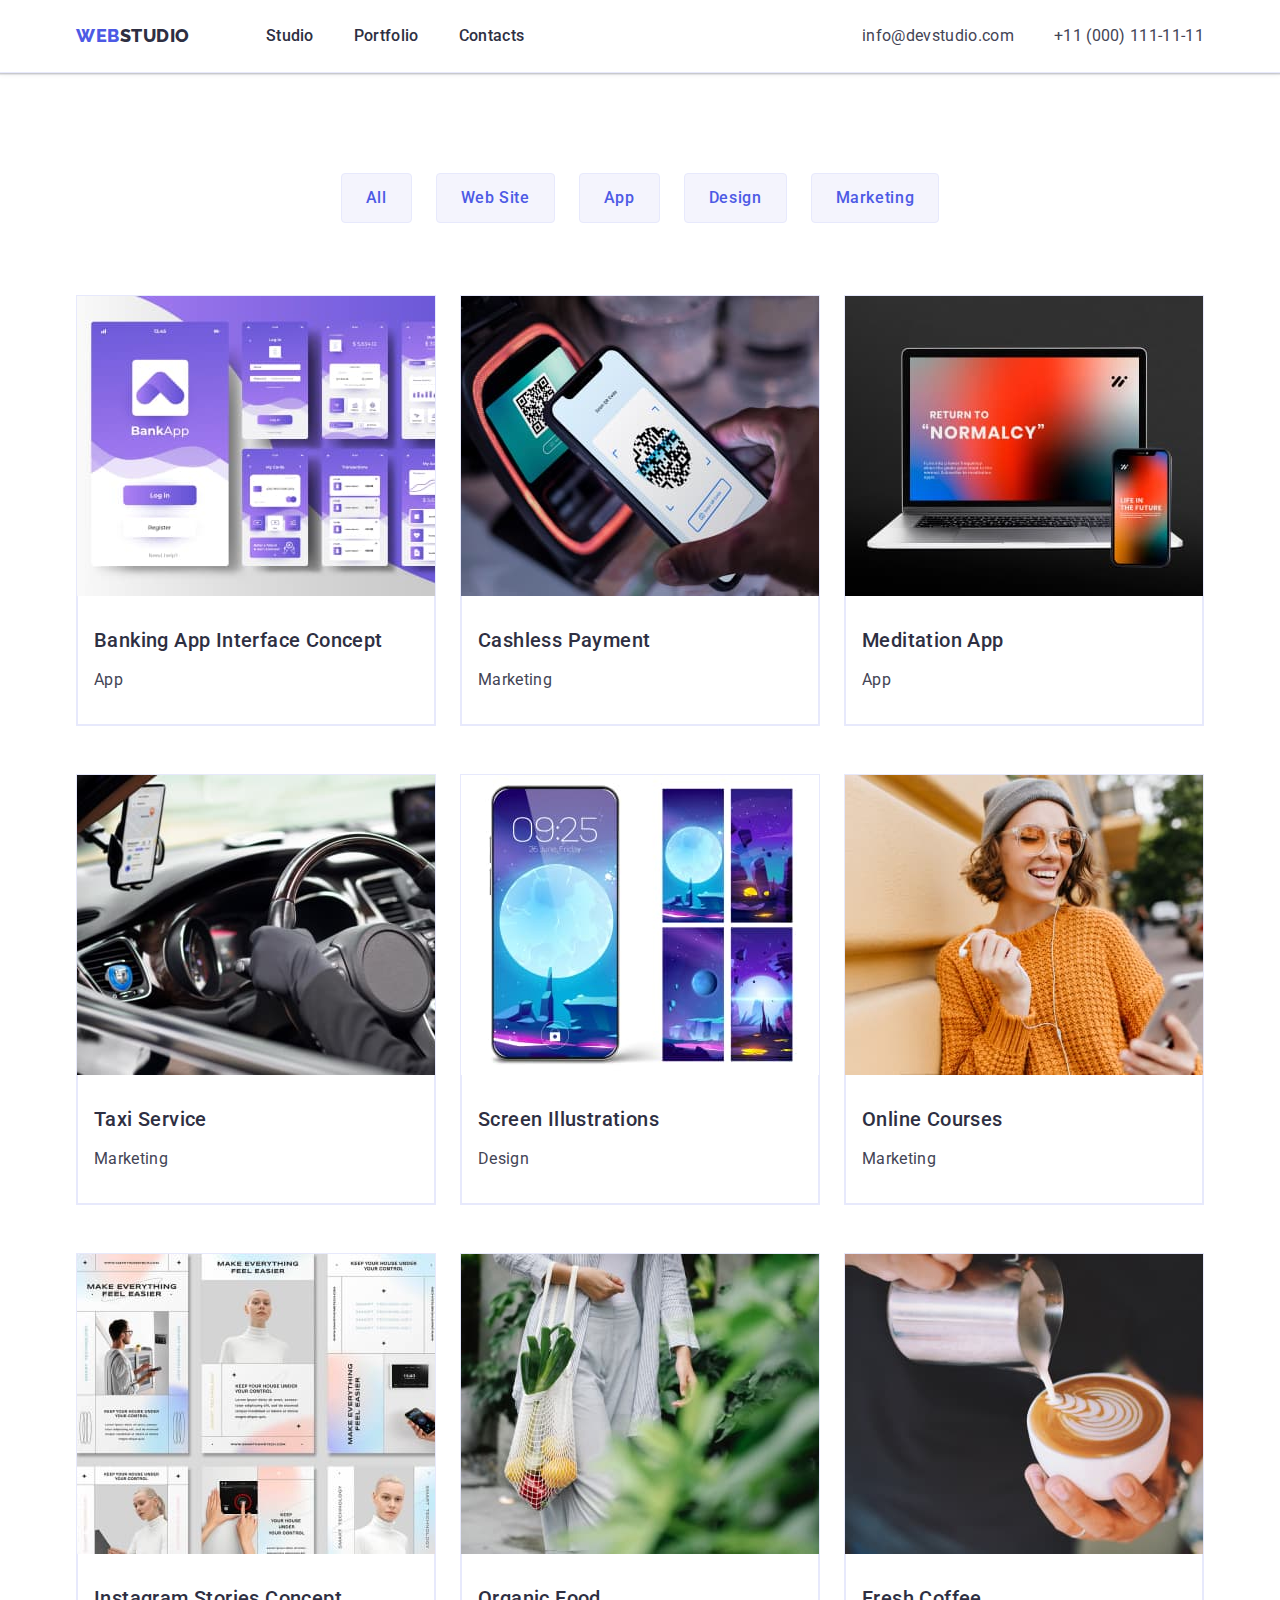
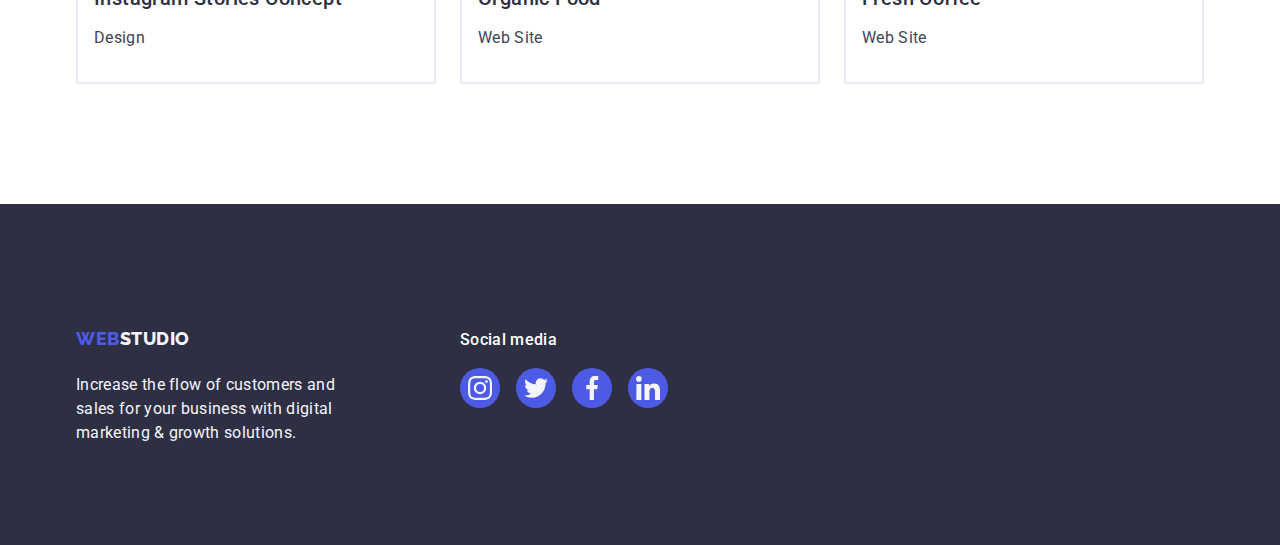
==== commit cb6a5853: "hw4 v5" ====
--- a/portfolio.html
+++ b/portfolio.html
@@ -78,7 +78,7 @@
         <!--List projects-->
         <ul class="list-all list">
                     <li class="list-projects">
-                        <a class="link" href="">
+                        <a class="project-link link" href="">
                             <div class="img-projects">
                                 <div class="overlay">
                                     <p class="overlay-text">14 Stylish and User-Friendly App Design Concepts · Task Manager App · Calorie Tracker App · Exotic Fruit Ecommerce App ·
@@ -93,7 +93,7 @@
                         </a>
                     </li>
                     <li class="list-projects">
-                        <a class="link" href="">
+                        <a class="project-link link" href="">
                             <div class="img-projects">
                                 <div class="overlay">
                                     <p class="overlay-text">14 Stylish and User-Friendly App Design Concepts · Task Manager App · Calorie Tracker App · Exotic Fruit Ecommerce App ·
@@ -108,7 +108,7 @@
                         </a>
                     </li>
                     <li class="list-projects">
-                        <a class="link" href="">
+                        <a class="project-link link" href="">
                             <div class="img-projects">
                                 <div class="overlay">
                                     <p class="overlay-text">14 Stylish and User-Friendly App Design Concepts · Task Manager App · Calorie Tracker App · Exotic Fruit Ecommerce App ·
@@ -123,7 +123,7 @@
                         </a>
                     </li>
                     <li class="list-projects">
-                        <a class="link" href="">
+                        <a class="project-link link" href="">
                             <div class="img-projects">
                                 <div class="overlay">
                                     <p class="overlay-text">14 Stylish and User-Friendly App Design Concepts · Task Manager App · Calorie Tracker App · Exotic Fruit Ecommerce App ·
@@ -138,7 +138,7 @@
                         </a>
                     </li>
                     <li class="list-projects">
-                        <a class="link" href="">
+                        <a class="project-link link" href="">
                             <div class="img-projects">
                                 <div class="overlay">
                                     <p class="overlay-text">14 Stylish and User-Friendly App Design Concepts · Task Manager App · Calorie Tracker App · Exotic Fruit Ecommerce App ·
@@ -153,7 +153,7 @@
                         </a>
                     </li>
                     <li class="list-projects">
-                        <a class="link" href="">
+                        <a class="project-link link" href="">
                             <div class="img-projects">
                                 <div class="overlay">
                                     <p class="overlay-text">14 Stylish and User-Friendly App Design Concepts · Task Manager App · Calorie Tracker App · Exotic Fruit Ecommerce App ·
@@ -168,7 +168,7 @@
                         </a>
                     </li> 
                     <li class="list-projects">
-                        <a class="link" href="">
+                        <a class="project-link link" href="">
                             <div class="img-projects">
                                 <div class="overlay">
                                     <p class="overlay-text">14 Stylish and User-Friendly App Design Concepts · Task Manager App · Calorie Tracker App · Exotic Fruit Ecommerce App ·
@@ -183,7 +183,7 @@
                         </a>
                     </li>
                     <li class="list-projects">
-                        <a class="link" href="">
+                        <a class="project-link link" href="">
                             <div class="img-projects">
                                 <div class="overlay">
                                     <p class="overlay-text">14 Stylish and User-Friendly App Design Concepts · Task Manager App · Calorie Tracker App · Exotic Fruit Ecommerce App ·
@@ -198,7 +198,7 @@
                         </a>
                     </li>
                     <li class="list-projects">
-                        <a class="link" href="">
+                        <a class="project-link link" href="">
                             <div class="img-projects">
                                 <div class="overlay">
                                     <p class="overlay-text">14 Stylish and User-Friendly App Design Concepts · Task Manager App · Calorie Tracker App · Exotic Fruit Ecommerce App ·
@@ -229,31 +229,31 @@
                 <div class="social-icons-footer">
                     <p class="social-text-footer">Social media</p>
                     <ul class="icons-list-footer list">
-                        <li>
-                            <a href="" class="link-icon-footer" target="_blank">
-                                <svg class="icon-footer" width="24" height="24">
-                                    <use href="./images/sprite.svg#instagram1"></use>
-                                </svg>
-                            </a>
-                        </li>
-                        <li>
-                            <a href="" class="link-icon-footer" target="_blank">
-                                <svg class="icon-footer" width="24" height="24">
-                                    <use href="./images/sprite.svg#twitter1"></use>
-                                </svg>
-                            </a>
-                        </li>
-                        <li>
-                            <a href="" class="link-icon-footer" target="_blank">
-                                <svg class="icon-footer" width="24" height="24">
-                                    <use href="./images/sprite.svg#facebook1"></use>
-                                </svg>
-                            </a>
-                        </li>
-                        <li>
-                            <a href="" class="link-icon-footer" target="_blank">
-                                <svg class="icon-footer" width="24" height="24">
-                                    <use href="./images/sprite.svg#linkedin1"></use>
+                        <li class="list-for-iconfooter">
+                            <a href="" class="link-icon-footer" target="_blank">
+                                <svg class="icon-footer" width="24" height="24">
+                                    <use href="./images/icons.svg#instagram1"></use>
+                                </svg>
+                            </a>
+                        </li>
+                        <li class="list-for-iconfooter">
+                            <a href="" class="link-icon-footer" target="_blank">
+                                <svg class="icon-footer" width="24" height="24">
+                                    <use href="./images/icons.svg#twitter1"></use>
+                                </svg>
+                            </a>
+                        </li>
+                        <li class="list-for-iconfooter">
+                            <a href="" class="link-icon-footer" target="_blank">
+                                <svg class="icon-footer" width="24" height="24">
+                                    <use href="./images/icons.svg#facebook1"></use>
+                                </svg>
+                            </a>
+                        </li>
+                        <li class="list-for-iconfooter">
+                            <a href="" class="link-icon-footer" target="_blank">
+                                <svg class="icon-footer" width="24" height="24">
+                                    <use href="./images/icons.svg#linkedin1"></use>
                                 </svg>
                             </a>
                         </li>
--- a/css/styles.css
+++ b/css/styles.css
@@ -62,7 +62,7 @@
 .list {
     list-style: none;
 }
-
+/*
 @keyframes changeHeaderColor {
     0%{
         background-color: transparent;
@@ -93,11 +93,15 @@
         background-color: var(--green);
     }
 }
+*/
 
 /* HEADER */
 
 .headport {
     border-bottom: 1px solid var(--cornflower);
+    box-shadow: 0px 2px 1px rgba(46, 47, 66, 0.08),
+                0px 1px 1px rgba(46, 47, 66, 0.16),
+                0px 1px 6px rgba(46, 47, 66, 0.08);
 }
 
 .header {
@@ -159,20 +163,21 @@
     line-height: 1.5;
     letter-spacing: 0.02em;
     padding: 24px 0;
+    transition: color 250ms cubic-bezier(0.4, 0, 0.2, 1);
 
 }
 
 .header-link::after {
     content: "";
     position: absolute;
-    bottom: 0;
+    bottom: -1px;
     
     left: 0px;
     width: 100%;
     height: 4px;
     border-radius: 2px;
     background-color: transparent;
-    transition: background-color 0.3s ease-in-out;
+    transition: background-color 250ms cubic-bezier(0.4, 0, 0.2, 1);
     
 }
 
@@ -215,6 +220,7 @@
     text-decoration: none;
     color: var(--slate);
     padding-top: 24px;
+    transition: color 250ms cubic-bezier(0.4, 0, 0.2, 1);
 
 }
 
@@ -237,6 +243,7 @@
     background-repeat: no-repeat;
     background-position: center;
     background-size: cover;
+    
     padding: 188px 0;
     background-color: var(--navy-blue);
     
@@ -249,8 +256,7 @@
     justify-content: center;
     gap: 48px;
 
-
-    width: 1440px;
+    max-width: 1440px;
     flex-shrink: 0;
 
     color: var(--white);
@@ -287,6 +293,7 @@
     padding: 16px 32px;
     gap: 10px;
     border-radius: 4px;
+    transition: background-color 250ms cubic-bezier(0.4, 0, 0.2, 1);
 }
 
 .hero-button:hover {
@@ -409,7 +416,7 @@
     font-size: 20px;
     line-height: 1.2;
     letter-spacing: 0.02em;
-    margin: 8px 0px;
+
 }
 
 .text-benefits{
@@ -417,19 +424,18 @@
 }
 
 .icon-frame-benefit {
-    position: relative;
+    display: flex;
+    justify-content: center;
+    align-items: center;
     background-color: var(--cornflower);
     border-radius: 4px;
     width: 264px;
     height: 112px;
-    flex-shrink: 0;
+    margin-bottom: 8px;
 }
 
 .icon-benefits {
-    position: absolute;
-    top: 50%;
-    left: 50%;
-    transform: translate(-50%, -50%);
+    
 }
 
 
@@ -596,28 +602,31 @@
 
 }
 
+.customers-list-icon {
+    width: calc((100% - 120px) / 6);
+    height: 88px;
+}
+
 .link-customers{
     display: flex;
     justify-content: center;
     align-items: center;
-    width: 168px;
-    height: 88px;
+    width: 100%;
+    height: 100%;
     border-radius: 4px;
     border: 1px solid var(--light-slate);
-    transition: border-color 250ms cubic-bezier(0.4, 0, 0.2, 1);
+    color: var(--light-slate);
+    transition: border-color 250ms cubic-bezier(0.4, 0, 0.2, 1),
+                color 250ms cubic-bezier(0.4, 0, 0.2, 1);
 }
 
 .cust-icon {
-    fill: var(--light-slate);
-    transition: fill 250ms cubic-bezier(0.4, 0, 0.2, 1);
+    fill: currentColor;
 }
 
 .link-customers:hover {
-    border-color: var(--ocean); 
-}
-
-.link-customers:hover .cust-icon{
-    fill: var(--ocean);
+    border-color: var(--ocean);
+    color: var(--ocean);
 }
 
 /*FOOTER*/
@@ -637,10 +646,12 @@
 
 .footer-block{
       display: flex;  
-      gap: 120px;
-      align-items: flex-start;
+      align-items: baseline;
       justify-content: flex-start;
-
+}
+
+.logo-text-footer {
+    margin-right: 120px;
 }
 
 /*footer div1*/
@@ -663,7 +674,6 @@
 /*footer div2*/
 
 .social-icons-footer {
-    padding-top: 24px;
 }
 
 .social-text-footer {
@@ -695,7 +705,8 @@
     transition: background-color 250ms cubic-bezier(0.4, 0, 0.2, 1);
 }
 
-.link-icon-footer:hover {
+.link-icon-footer:hover,
+.link-icon-footer:focus {
     background-color: var(--green);
 
 }
@@ -742,14 +753,12 @@
     letter-spacing: 0.04em;
     color: var(--iris);
     background-color: var(--cloud);
-    box-shadow: 0;
+    box-shadow: none;
     cursor: pointer;
     transition: background-color 250ms cubic-bezier(0.4, 0, 0.2, 1),
                 color 250ms cubic-bezier(0.4, 0, 0.2, 1),
-                border 250 ms cubic-bezier(0.4, 0, 0.2, 1),
+                border-color 250 ms cubic-bezier(0.4, 0, 0.2, 1),
                 box-shadow 250ms cubic-bezier(0.4, 0, 0.2, 1);
-
-    
     padding: 12px 24px;
     justify-content: center;
     align-items: center;
@@ -762,9 +771,9 @@
     background-color: var(--ocean);
     color: var(--white);
     border: 1px solid transparent;
-    box-shadow: 0px 2px 1px 0px rgba(46, 47, 66, 0.08),
-                0px 1px 1px 0px rgba(46, 47, 66, 0.16),
-                0px 1px 6px 0px rgba(46, 47, 66, 0.08);
+    box-shadow: 0px 3px 1px rgba(0, 0, 0, 0.1),
+                0px 2px 1px rgba(0, 0, 0, 0.08),
+                0px 2px 2px rgba(0, 0, 0, 0.12);
 }
 
 /*List of links with img*/
@@ -781,13 +790,18 @@
 .list-projects {
     width: calc((100% - 48px) / 3);
 
-    flex-direction: column;
-    align-items: flex-start;
-    gap: 32px;
-    border: 1px solid var(--cornflower);
-    box-shadow: 0;
-    transition: box-shadow 250ms cubic-bezier(0.4, 0, 0.2, 1);
-
+}
+
+.project-link {
+   
+        display: block;
+        flex-direction: column;
+        align-items: flex-start;
+        gap: 32px;
+        padding: 0 0;
+        border: 1px solid var(--cornflower);
+        box-shadow: none;
+        transition: box-shadow 250ms cubic-bezier(0.4, 0, 0.2, 1);
 }
 
 /*OVERLAY*/
@@ -825,13 +839,13 @@
     margin-right: auto;
 }
 
-.list-projects:hover {
-    box-shadow: 0px 2px 1px 0px rgba(46, 47, 66, 0.08),
-                0px 1px 1px 0px rgba(46, 47, 66, 0.16),
-                0px 1px 6px 0px rgba(46, 47, 66, 0.08);
-}
-
-.list-projects:hover .overlay {
+.project-link:hover {
+    box-shadow: 0px 1px 6px rgba(46, 47, 66, 0.08),
+                0px 1px 1px rgba(46, 47, 66, 0.16),
+                0px 2px 1px rgba(46, 47, 66, 0.08);
+}
+
+.project-link:hover .overlay {
     transform: translateY(0);
 }
 
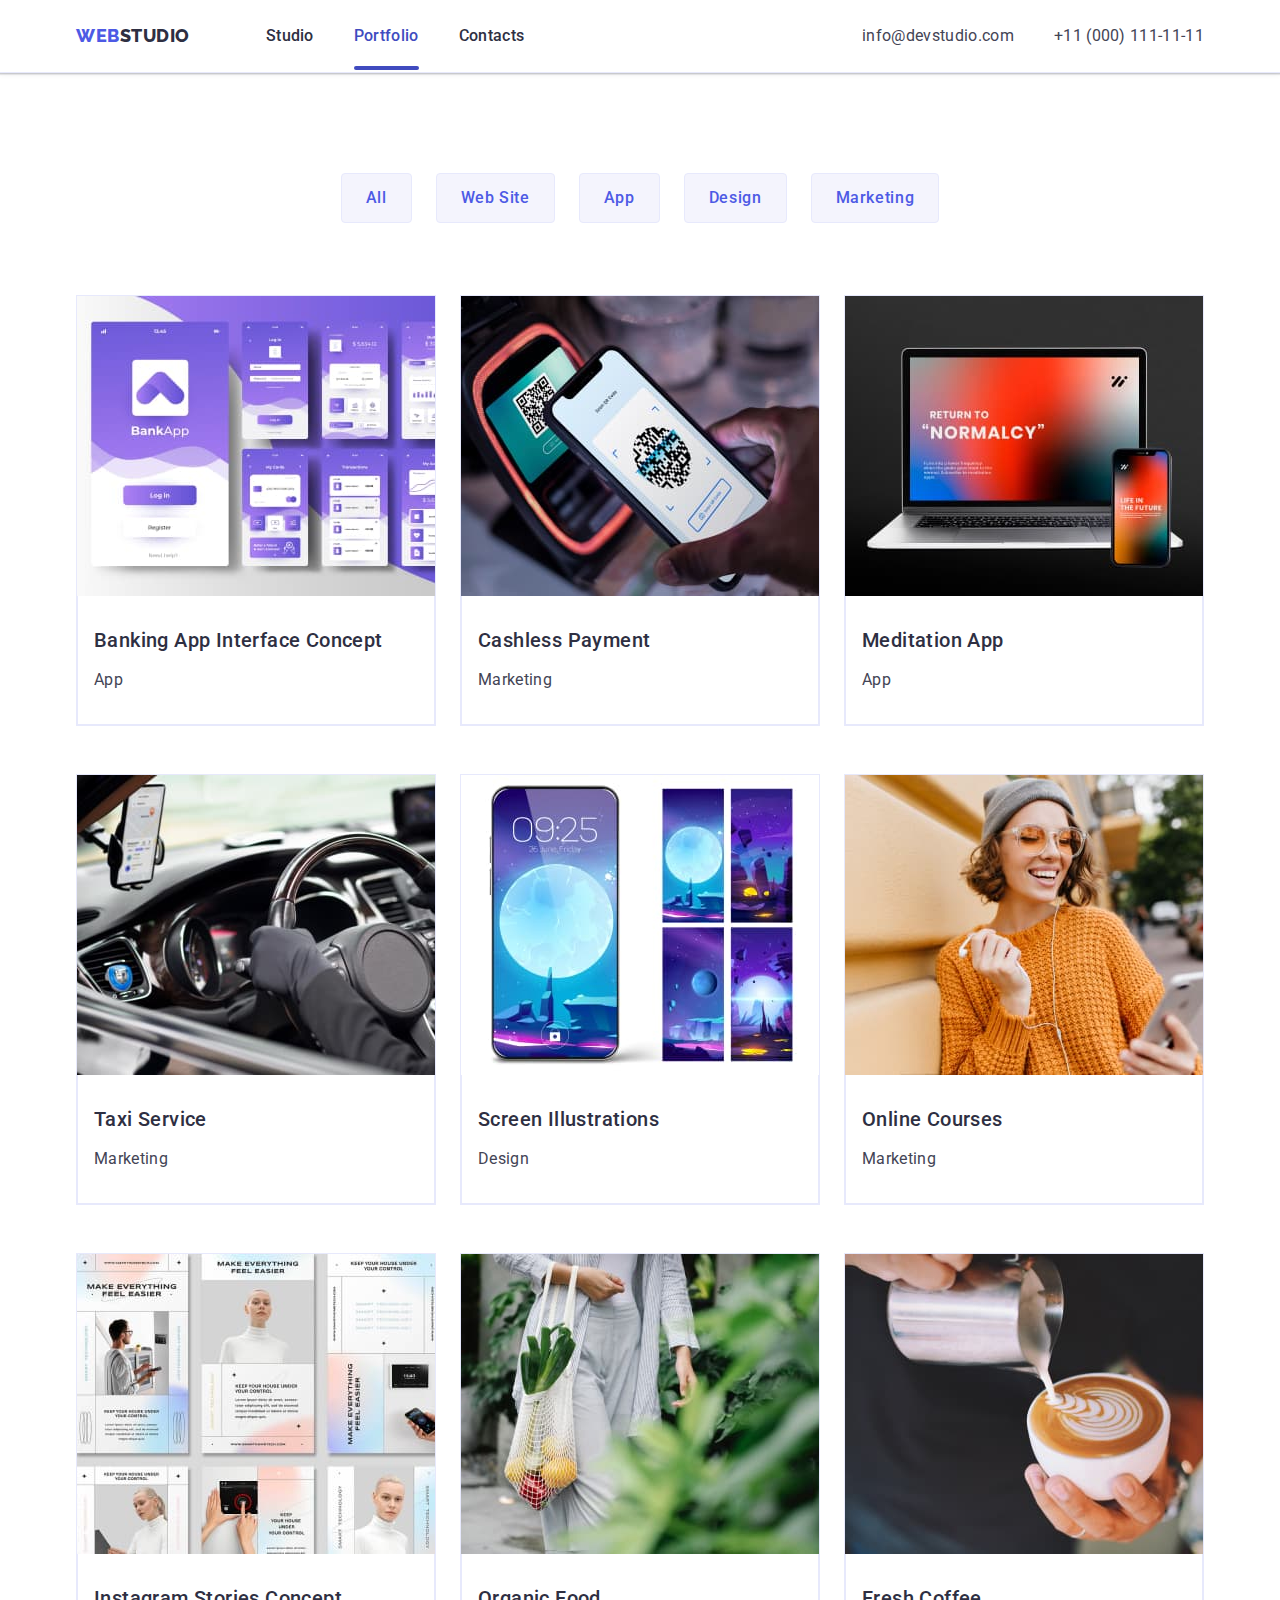
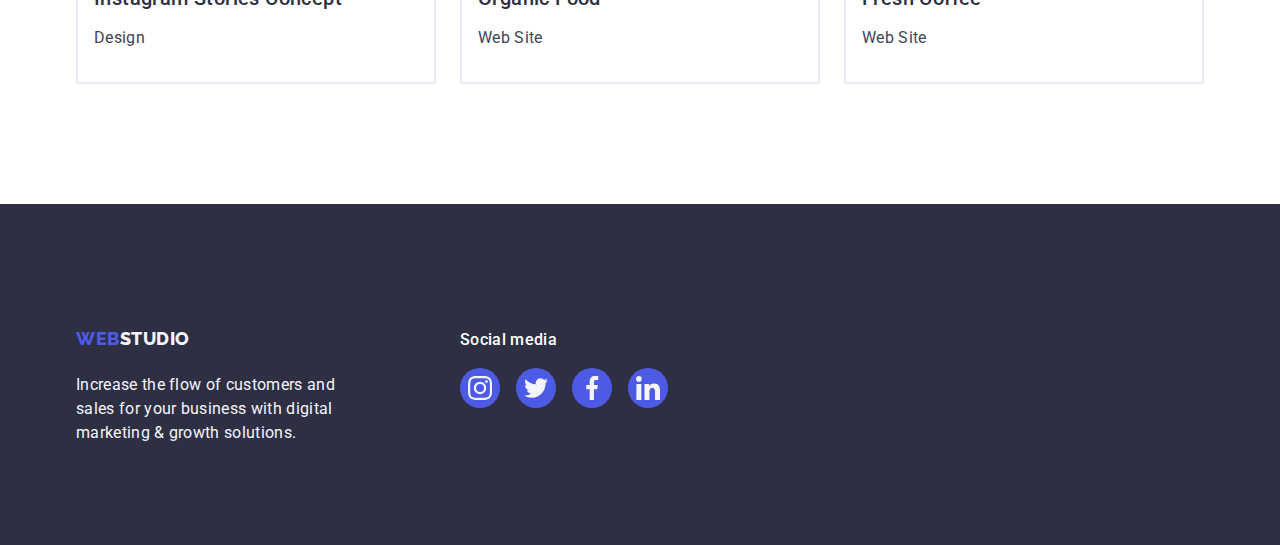
==== commit 452f5c5d: "hw4 v7" ====
--- a/portfolio.html
+++ b/portfolio.html
@@ -30,7 +30,7 @@
                     <a class="header-link link" href="./index.html">Studio</a>
                 </li>
                 <li>
-                    <a class="header-link link" href="./portfolio.html">Portfolio</a>
+                    <a class="header-link active link" href="./portfolio.html">Portfolio</a>
                 </li>
                 <li>
                     <a class="header-link link" href="">Contacts</a>
@@ -80,11 +80,10 @@
                     <li class="list-projects">
                         <a class="project-link link" href="">
                             <div class="img-projects">
-                                <div class="overlay">
-                                    <p class="overlay-text">14 Stylish and User-Friendly App Design Concepts · Task Manager App · Calorie Tracker App · Exotic Fruit Ecommerce App ·
-                                    Cloud Storage App</p>
-                                </div>
                                 <img src="./images/banking_app.jpg" alt="Banking app concept" width="360">
+                                <p class="overlay">14 Stylish and User-Friendly App Design Concepts · Task Manager App · Calorie Tracker App · Exotic Fruit Ecommerce App ·
+                                    Cloud Storage App
+                                </p>   
                             </div>
                             <div class="project-about">
                                 <h2 class="list-all-title">Banking App Interface Concept</h2>
@@ -95,11 +94,10 @@
                     <li class="list-projects">
                         <a class="project-link link" href="">
                             <div class="img-projects">
-                                <div class="overlay">
-                                    <p class="overlay-text">14 Stylish and User-Friendly App Design Concepts · Task Manager App · Calorie Tracker App · Exotic Fruit Ecommerce App ·
-                                    Cloud Storage App</p>
-                                </div>
                                 <img src="./images/cashless.jpg" alt="Cashless Payment" width="360">
+                                <p class="overlay">14 Stylish and User-Friendly App Design Concepts · Task Manager App · Calorie Tracker App · Exotic Fruit Ecommerce App ·
+                                    Cloud Storage App
+                                </p>
                             </div>
                             <div class="project-about">
                                 <h2 class="list-all-title">Cashless Payment</h2>
@@ -110,11 +108,10 @@
                     <li class="list-projects">
                         <a class="project-link link" href="">
                             <div class="img-projects">
-                                <div class="overlay">
-                                    <p class="overlay-text">14 Stylish and User-Friendly App Design Concepts · Task Manager App · Calorie Tracker App · Exotic Fruit Ecommerce App ·
-                                    Cloud Storage App</p>
-                                </div>
                                 <img src="./images/meditation.jpg" alt="Meditation App desktop" width="360">
+                                <p class="overlay">14 Stylish and User-Friendly App Design Concepts · Task Manager App · Calorie Tracker App · Exotic Fruit Ecommerce App ·
+                                    Cloud Storage App
+                                </p>
                             </div>
                             <div class="project-about">
                                 <h2 class="list-all-title">Meditation App</h2>
@@ -125,11 +122,10 @@
                     <li class="list-projects">
                         <a class="project-link link" href="">
                             <div class="img-projects">
-                                <div class="overlay">
-                                    <p class="overlay-text">14 Stylish and User-Friendly App Design Concepts · Task Manager App · Calorie Tracker App · Exotic Fruit Ecommerce App ·
-                                    Cloud Storage App</p>
-                                </div>
                                 <img src="./images/taxi.jpg" alt="Taxi Service" width="360">
+                                <p class="overlay">14 Stylish and User-Friendly App Design Concepts · Task Manager App · Calorie Tracker App · Exotic Fruit Ecommerce App ·
+                                    Cloud Storage App
+                                </p>
                             </div>
                             <div class="project-about">
                                 <h2 class="list-all-title">Taxi Service</h2>
@@ -140,11 +136,10 @@
                     <li class="list-projects">
                         <a class="project-link link" href="">
                             <div class="img-projects">
-                                <div class="overlay">
-                                    <p class="overlay-text">14 Stylish and User-Friendly App Design Concepts · Task Manager App · Calorie Tracker App · Exotic Fruit Ecommerce App ·
-                                    Cloud Storage App</p>
-                                </div>
                                 <img src="./images/screen.jpg" alt="Screen Illustration" width="360">
+                                <p class="overlay">14 Stylish and User-Friendly App Design Concepts · Task Manager App · Calorie Tracker App · Exotic Fruit Ecommerce App ·
+                                    Cloud Storage App
+                                </p>
                             </div>
                             <div class="project-about">
                                 <h2 class="list-all-title">Screen Illustrations</h2>
@@ -155,11 +150,10 @@
                     <li class="list-projects">
                         <a class="project-link link" href="">
                             <div class="img-projects">
-                                <div class="overlay">
-                                    <p class="overlay-text">14 Stylish and User-Friendly App Design Concepts · Task Manager App · Calorie Tracker App · Exotic Fruit Ecommerce App ·
-                                    Cloud Storage App</p>
-                                </div>
                                 <img src="./images/online.jpg" alt="Online Courses" width="360">
+                                <p class="overlay">14 Stylish and User-Friendly App Design Concepts · Task Manager App · Calorie Tracker App · Exotic Fruit Ecommerce App ·
+                                    Cloud Storage App
+                                </p>
                             </div>
                             <div class="project-about">
                                 <h2 class="list-all-title">Online Courses</h2>
@@ -170,11 +164,10 @@
                     <li class="list-projects">
                         <a class="project-link link" href="">
                             <div class="img-projects">
-                                <div class="overlay">
-                                    <p class="overlay-text">14 Stylish and User-Friendly App Design Concepts · Task Manager App · Calorie Tracker App · Exotic Fruit Ecommerce App ·
-                                    Cloud Storage App</p>
-                                </div>
                                 <img src="./images/instagram.jpg" alt="Instagram" width="360">
+                                <p class="overlay">14 Stylish and User-Friendly App Design Concepts · Task Manager App · Calorie Tracker App · Exotic Fruit Ecommerce App ·
+                                    Cloud Storage App
+                                </p>
                             </div>
                             <div class="project-about">
                                 <h2 class="list-all-title">Instagram Stories Concept</h2>
@@ -185,11 +178,10 @@
                     <li class="list-projects">
                         <a class="project-link link" href="">
                             <div class="img-projects">
-                                <div class="overlay">
-                                    <p class="overlay-text">14 Stylish and User-Friendly App Design Concepts · Task Manager App · Calorie Tracker App · Exotic Fruit Ecommerce App ·
-                                    Cloud Storage App</p>
-                                </div>
                                 <img src="./images/organic.jpg" alt="Organic food" width="360">
+                                <p class="overlay">14 Stylish and User-Friendly App Design Concepts · Task Manager App · Calorie Tracker App · Exotic Fruit Ecommerce App ·
+                                    Cloud Storage App
+                                </p>
                             </div>
                             <div class="project-about">
                                 <h2 class="list-all-title">Organic Food</h2>
@@ -200,11 +192,10 @@
                     <li class="list-projects">
                         <a class="project-link link" href="">
                             <div class="img-projects">
-                                <div class="overlay">
-                                    <p class="overlay-text">14 Stylish and User-Friendly App Design Concepts · Task Manager App · Calorie Tracker App · Exotic Fruit Ecommerce App ·
-                                    Cloud Storage App</p>
-                                </div>
                                 <img src="./images/coffe.jpg" alt="Coffee" width="360">
+                                <p class="overlay">14 Stylish and User-Friendly App Design Concepts · Task Manager App · Calorie Tracker App · Exotic Fruit Ecommerce App ·
+                                    Cloud Storage App
+                                </p>
                             </div>
                             <div class="project-about">
                                 <h2 class="list-all-title">Fresh Coffee</h2>
--- a/css/styles.css
+++ b/css/styles.css
@@ -62,38 +62,7 @@
 .list {
     list-style: none;
 }
-/*
-@keyframes changeHeaderColor {
-    0%{
-        background-color: transparent;
-    }
-
-    50%{
-        background-color: rgba(64, 75, 191, 1, 0.5);
-    }
-    100%{
-        background-color: var(--ocean);
-    }
-}
-
-@keyframes changeCustomersColor {
-    0%{
-        color: var(--light-slate);
-    }
-    100%{
-        color: var(--ocean);
-    }
-}
-
-@keyframes changeSocialColor {
-    0%{
-        background-color: var(--iris);
-    }
-    100%{
-        background-color: var(--green);
-    }
-}
-*/
+
 
 /* HEADER */
 
@@ -188,6 +157,13 @@
 
 }
 
+.active::after {
+    background-color: var(--ocean);
+}
+.active {
+    color: var(--ocean);
+}
+
 .header-link:hover{
     color: var(--ocean);
 }
@@ -243,9 +219,9 @@
     background-repeat: no-repeat;
     background-position: center;
     background-size: cover;
-    
     padding: 188px 0;
     background-color: var(--navy-blue);
+    max-width: 1440px;
     
 }
 
@@ -304,6 +280,355 @@
     background-color: var(--ocean);
 }
 
+
+/*SECTION BENEFITS*/
+
+.section-benefits{
+    padding: 120px 0;
+
+}
+
+.div-benefits {
+}
+
+.visually-hidden {
+    position: absolute;
+    width: 1px;
+    height: 1px;
+    margin: -1px;
+    border: 0;
+    padding: 0;
+
+    white-space: nowrap;
+    clip-path: inset(100%);
+    clip: rect(0 0 0 0);
+    overflow: hidden;
+}
+
+.benefits-list {
+    list-style-type: none;
+    color: var(--slate);
+    font-weight: 400;
+    font-size: 16px;
+    line-height: 1.5;
+
+    display: flex;
+    gap: 24px;
+    justify-content: space-between;
+    align-items: flex-start;
+}
+
+.benefit {
+    width: calc((100% - 72px) / 4);
+}
+
+.benefits-title-list {
+    color: var(--navy-blue);
+    font-weight: 500;
+    font-size: 20px;
+    line-height: 1.2;
+    letter-spacing: 0.02em;
+
+}
+
+.text-benefits{
+    letter-spacing: 0.02em;
+}
+
+.icon-frame-benefit {
+    display: flex;
+    justify-content: center;
+    align-items: center;
+    background-color: var(--cloud);
+    border-radius: 4px;
+    width: 264px;
+    height: 112px;
+    margin-bottom: 8px;
+}
+
+.icon-benefits {
+    
+}
+
+
+
+/*SECTION WHAT WE ARE DOING*/
+
+.section-doing{
+   padding-bottom: 120px;
+   
+}
+
+.doing-title {
+    font-weight: 700;
+    font-size: 36px;
+    line-height: 1.11;
+    color: var(--navy-blue);
+    letter-spacing: 0.02em;
+    text-transform: capitalize;
+    text-align: center;
+    
+    margin-bottom: 72px;
+}
+
+.doing-list {
+    list-style-type: none;
+
+    display: flex;
+    gap: 24px;
+
+}
+
+.do-photo{
+    width: calc((100% - 48px) / 3);
+}
+
+/*OUR TEAM*/
+
+.section-our-team{
+    padding-top: 120px;
+    padding-bottom: 120px;
+    background-color: var(--cloud);
+}
+
+.div-team{
+    
+    color: var(--slate);
+    width: 1440px;
+
+    flex-shrink: 0;
+    display: flex;
+    flex-direction: column;
+    align-items: center;
+    justify-content: center;
+    gap: 72px;
+}
+
+.team-title{
+    color: var(--navy-blue);
+    font-weight: 700;
+    font-size: 36px;
+    line-height: 1.11;
+    text-align: center;
+    letter-spacing: 0.02em;
+    text-transform: capitalize;
+    margin-bottom: 72px;
+}
+
+.team-list{
+    list-style-type: none;
+
+    display: flex;
+    gap: 24px;
+}
+
+.team-block-list{
+    background-color: var(--white);
+    text-transform: capitalize;
+    border-radius: 0px 0px 4px 4px;
+    box-shadow: 0px 2px 1px 0px rgba(46, 47, 66, 0.08), 
+                0px 1px 1px 0px rgba(46, 47, 66, 0.16),
+                0px 1px 6px 0px rgba(46, 47, 66, 0.08);
+
+    width: calc((100% - 72px) / 4);
+}
+
+.name-team{
+    padding: 32px 0;
+
+}
+
+.team-list-title {
+    font-weight: 500;
+    font-size: 20px;
+    line-height: 1.2;
+    letter-spacing: 0.02em;
+    color: var(--navy-blue);
+    text-align: center;
+    margin-bottom: 8px;
+}
+
+.text-team{
+    font-size: 16px;
+    letter-spacing: 0.02em;
+    line-height: 1.5;
+    color: var(--slate);
+    text-align: center;
+    margin-bottom: 8px;
+    
+}
+
+.icon-list-team {
+    display: flex;
+    justify-content: center;
+    gap: 24px;
+}
+
+.link-icon-team {
+    display: flex;
+    justify-content: center;
+    align-items: center;
+    border-radius: 50%;
+    background-color: var(--iris);
+    width: 40px;
+    height: 40px;
+    transition: background-color 250ms cubic-bezier(0.4, 0, 0.2, 1);
+}
+
+.link-icon-team:hover,
+.link-icon-team:focus {
+    background-color: var(--ocean);
+}
+
+.icon-team {
+    fill: var(--cloud);
+}
+
+
+
+/*CUSTOMERS SECTION*/
+
+.section-customers {
+    padding-top: 120px;
+    padding-bottom: 120px;
+
+}
+
+.customers-title {
+    font-weight: 700;
+    font-size: 36px;
+    line-height: 1.11;
+    color: var(--navy-blue);
+    letter-spacing: 0.02em;
+    text-transform: capitalize;
+    text-align: center;
+    
+    margin-bottom: 72px;
+
+}
+
+.customers-list {
+    display: flex;
+    justify-content: space-between;
+    align-items: flex-start;
+    gap: 24px;
+
+}
+
+.customers-list-icon {
+    width: calc((100% - 120px) / 6);
+    height: 88px;
+}
+
+.link-customers{
+    display: flex;
+    justify-content: center;
+    align-items: center;
+    width: 100%;
+    height: 100%;
+    border-radius: 4px;
+    border: 1px solid var(--light-slate);
+    color: var(--light-slate);
+    transition: border-color 250ms cubic-bezier(0.4, 0, 0.2, 1),
+                color 250ms cubic-bezier(0.4, 0, 0.2, 1);
+}
+
+.cust-icon {
+    fill: currentColor;
+}
+
+.link-customers:hover,
+.link-customers:focus {
+    border-color: var(--ocean);
+    color: var(--ocean);
+}
+
+/*FOOTER*/
+
+.footer{
+    background-color: var(--navy-blue);
+    padding-top: 100px;
+    padding-bottom: 100px;
+ 
+    color: var(--cloud);
+    font-weight: 400;
+    font-size: 16px;
+    line-height: 1.5;
+
+
+}
+
+.footer-block{
+      display: flex;  
+      align-items: baseline;
+      justify-content: flex-start;
+}
+
+.logo-text-footer {
+    margin-right: 120px;
+}
+
+/*footer div1*/
+.logo-link{
+    display: inline-block;
+}
+
+.logo-white{
+    color: var(--cloud);
+}
+
+.text-footer{
+    letter-spacing: 0.02em;
+    display: flex;
+    max-width: 264px;
+    flex-direction: column;
+
+}
+
+/*footer div2*/
+
+.social-icons-footer {
+}
+
+.social-text-footer {
+    font-size: 16px;
+    font-family: Roboto;
+    font-weight: 500;
+    line-height: 24px;
+    letter-spacing: 0.32px;
+    color: var(--white);
+    margin-bottom: 16px;
+
+}
+
+.icons-list-footer {
+    display: flex;
+    gap: 16px;
+    justify-content: space-between;
+
+}
+
+.link-icon-footer {
+    display: flex;
+    justify-content: center;
+    align-items: center;
+    width: 40px;
+    height: 40px;
+    background-color: var(--iris);
+    border-radius: 50%;
+    transition: background-color 250ms cubic-bezier(0.4, 0, 0.2, 1);
+}
+
+.link-icon-footer:hover,
+.link-icon-footer:focus {
+    background-color: var(--green);
+
+}
+
+.icon-footer{
+    fill: var(--cloud);
+}
+
 /*MODAL WINDOW*/
 
 .backdrop {
@@ -314,43 +639,48 @@
     height: 100%;
     transform: translateY(-165px);
     background-color: rgba(46, 47, 66, 0.40);
+    transition: opacity 250ms cubic-bezier(0.4, 0, 0.2, 1),
+                visibility 250ms cubic-bezier(0.4, 0, 0.2, 1);
 }
 
 .is-hidden {
     opacity: 0;
     visibility: hidden;
     pointer-events: none;
-
-
+    
 }
 
 .modal {
     position: absolute;
     bottom: 13px;
     left: 50%;
-    transform: translateX(-50%);
-    
+    top: 50%;
+    transform: translate(-50%, -50%) scale(1);
+    min-height: 584px;
     width: 408px;
-    height: 584px;
     border-radius: 4px;
     background: var(--dairy, #FCFCFC);
-    box-shadow: 0px 2px 1px 0px rgba(0, 0, 0, 0.20), 
-                0px 1px 3px 0px rgba(0, 0, 0, 0.12), 
-                0px 1px 1px 0px rgba(0, 0, 0, 0.14);
-}
+    box-shadow: 0px 2px 1px 0px rgba(0, 0, 0, 0.20),
+        0px 1px 3px 0px rgba(0, 0, 0, 0.12),
+        0px 1px 1px 0px rgba(0, 0, 0, 0.14);
+    transition: transform 250ms cubic-bezier(0.4, 0, 0.2, 1);
+    }
 
 .close {
     position: absolute;
-    top:0;
-    right:0;
-    transform: translate(-24px, 24px);
+    top: 24px;
+    right: 24px;
     width: 24px;
     height: 24px;
-    border-radius: 24px;
+    border-radius: 50%;
+    display: flex;
+    align-items: center;
+    justify-content: center;
+    padding: 0;
     border: 1px solid rgba(0, 0, 0, 0.10);
     background-color: var(--cornflower);
     transition: background-color 250ms cubic-bezier(0.4, 0, 0.2, 1),
-                border 250ms cubic-bezier(0.4, 0, 0.2, 1);
+        border 250ms cubic-bezier(0.4, 0, 0.2, 1);
     cursor: pointer;
 }
 
@@ -363,358 +693,25 @@
     transition: fill 250ms cubic-bezier(0.4, 0, 0.2, 1);
 }
 
+.close:hover,
+.close:focus {
+    background-color: var(--ocean);
+    border: none;
+}
+
 .close:active {
     background-color: var(--ocean);
     border: 0;
 }
 
+.close:hover .icon-modal,
+.close:focus .icon-modal{
+    fill: var(--white);
+}
+
 .close:active .icon-modal {
     fill: var(--white);
 }
-
-/*SECTION BENEFITS*/
-
-.section-benefits{
-    padding: 120px 0;
-
-}
-
-.visually-hidden {
-    position: absolute;
-    width: 1px;
-    height: 1px;
-    margin: -1px;
-    border: 0;
-    padding: 0;
-
-    white-space: nowrap;
-    clip-path: inset(100%);
-    clip: rect(0 0 0 0);
-    overflow: hidden;
-}
-
-.benefits-list {
-    list-style-type: none;
-    color: var(--slate);
-    font-weight: 400;
-    font-size: 16px;
-    line-height: 1.5;
-
-    display: flex;
-    gap: 24px;
-    justify-content: space-between;
-    align-items: flex-start;
-}
-
-.benefit {
-    width: calc((100% - 72px) / 4);
-}
-
-.benefits-title-list {
-    color: var(--navy-blue);
-    font-weight: 500;
-    font-size: 20px;
-    line-height: 1.2;
-    letter-spacing: 0.02em;
-
-}
-
-.text-benefits{
-    letter-spacing: 0.02em;
-}
-
-.icon-frame-benefit {
-    display: flex;
-    justify-content: center;
-    align-items: center;
-    background-color: var(--cornflower);
-    border-radius: 4px;
-    width: 264px;
-    height: 112px;
-    margin-bottom: 8px;
-}
-
-.icon-benefits {
-    
-}
-
-
-
-/*SECTION WHAT WE ARE DOING*/
-
-.section-doing{
-   padding-bottom: 120px;
-   
-}
-
-.doing-title {
-    font-weight: 700;
-    font-size: 36px;
-    line-height: 1.11;
-    color: var(--navy-blue);
-    letter-spacing: 0.02em;
-    text-transform: capitalize;
-    text-align: center;
-    
-    margin-bottom: 72px;
-}
-
-.doing-list {
-    list-style-type: none;
-
-    display: flex;
-    gap: 24px;
-
-}
-
-.do-photo{
-    width: calc((100% - 48px) / 3);
-}
-
-/*OUR TEAM*/
-
-.section-our-team{
-    padding-top: 120px;
-    padding-bottom: 120px;
-    background-color: var(--cloud);
-}
-
-.div-team{
-    
-    color: var(--slate);
-    width: 1440px;
-
-    flex-shrink: 0;
-    display: flex;
-    flex-direction: column;
-    align-items: center;
-    justify-content: center;
-    gap: 72px;
-}
-
-.team-title{
-    color: var(--navy-blue);
-    font-weight: 700;
-    font-size: 36px;
-    line-height: 1.11;
-    text-align: center;
-    letter-spacing: 0.02em;
-    text-transform: capitalize;
-    margin-bottom: 72px;
-}
-
-.team-list{
-    list-style-type: none;
-
-    display: flex;
-    gap: 24px;
-}
-
-.team-block-list{
-    background-color: var(--white);
-    text-transform: capitalize;
-    border-radius: 0px 0px 4px 4px;
-    box-shadow: 0px 2px 1px 0px rgba(46, 47, 66, 0.08), 
-                0px 1px 1px 0px rgba(46, 47, 66, 0.16),
-                0px 1px 6px 0px rgba(46, 47, 66, 0.08);
-
-    width: calc((100% - 72px) / 4);
-}
-
-.name-team{
-    padding: 32px 16px;
-
-}
-
-.team-list-title {
-    font-weight: 500;
-    font-size: 20px;
-    line-height: 1.2;
-    letter-spacing: 0.02em;
-    color: var(--navy-blue);
-    text-align: center;
-    margin-bottom: 8px;
-}
-
-.text-team{
-    font-size: 16px;
-    letter-spacing: 0.02em;
-    line-height: 1.5;
-    color: var(--slate);
-    text-align: center;
-    margin-bottom: 8px;
-    
-}
-
-.icon-list-team {
-    display: flex;
-    justify-content: center;
-    gap: 24px;
-}
-
-.link-icon-team {
-    display: flex;
-    justify-content: center;
-    align-items: center;
-    border-radius: 50%;
-    background-color: var(--iris);
-    width: 40px;
-    height: 40px;
-    transition: background-color 250ms cubic-bezier(0.4, 0, 0.2, 1);
-}
-
-.link-icon-team:hover {
-    background-color: var(--ocean);
-}
-
-.icon-team {
-    fill: var(--cloud);
-}
-
-
-
-/*CUSTOMERS SECTION*/
-
-.section-customers {
-    padding-top: 120px;
-    padding-bottom: 120px;
-
-}
-
-.customers-title {
-    font-weight: 700;
-    font-size: 36px;
-    line-height: 1.11;
-    color: var(--navy-blue);
-    letter-spacing: 0.02em;
-    text-transform: capitalize;
-    text-align: center;
-    
-    margin-bottom: 72px;
-
-}
-
-.customers-list {
-    display: flex;
-    justify-content: space-between;
-    align-items: flex-start;
-    gap: 24px;
-
-}
-
-.customers-list-icon {
-    width: calc((100% - 120px) / 6);
-    height: 88px;
-}
-
-.link-customers{
-    display: flex;
-    justify-content: center;
-    align-items: center;
-    width: 100%;
-    height: 100%;
-    border-radius: 4px;
-    border: 1px solid var(--light-slate);
-    color: var(--light-slate);
-    transition: border-color 250ms cubic-bezier(0.4, 0, 0.2, 1),
-                color 250ms cubic-bezier(0.4, 0, 0.2, 1);
-}
-
-.cust-icon {
-    fill: currentColor;
-}
-
-.link-customers:hover {
-    border-color: var(--ocean);
-    color: var(--ocean);
-}
-
-/*FOOTER*/
-
-.footer{
-    background-color: var(--navy-blue);
-    padding-top: 100px;
-    padding-bottom: 100px;
- 
-    color: var(--cloud);
-    font-weight: 400;
-    font-size: 16px;
-    line-height: 1.5;
-
-
-}
-
-.footer-block{
-      display: flex;  
-      align-items: baseline;
-      justify-content: flex-start;
-}
-
-.logo-text-footer {
-    margin-right: 120px;
-}
-
-/*footer div1*/
-.logo-link{
-    display: inline-block;
-}
-
-.logo-white{
-    color: var(--cloud);
-}
-
-.text-footer{
-    letter-spacing: 0.02em;
-    display: flex;
-    max-width: 264px;
-    flex-direction: column;
-
-}
-
-/*footer div2*/
-
-.social-icons-footer {
-}
-
-.social-text-footer {
-    font-size: 16px;
-    font-family: Roboto;
-    font-weight: 500;
-    line-height: 24px;
-    letter-spacing: 0.32px;
-    color: var(--white);
-    margin-bottom: 16px;
-
-}
-
-.icons-list-footer {
-    display: flex;
-    gap: 16px;
-    justify-content: space-between;
-
-}
-
-.link-icon-footer {
-    display: flex;
-    justify-content: center;
-    align-items: center;
-    width: 40px;
-    height: 40px;
-    background-color: var(--iris);
-    border-radius: 50%;
-    transition: background-color 250ms cubic-bezier(0.4, 0, 0.2, 1);
-}
-
-.link-icon-footer:hover,
-.link-icon-footer:focus {
-    background-color: var(--green);
-
-}
-
-.icon-footer{
-    fill: var(--cloud);
-}
-
 /*PORTFOLIO*/
 
 .main-page {
@@ -755,8 +752,8 @@
     background-color: var(--cloud);
     box-shadow: none;
     cursor: pointer;
-    transition: background-color 250ms cubic-bezier(0.4, 0, 0.2, 1),
-                color 250ms cubic-bezier(0.4, 0, 0.2, 1),
+    transition: color 250ms cubic-bezier(0.4, 0, 0.2, 1),
+                background-color 250ms cubic-bezier(0.4, 0, 0.2, 1),
                 border-color 250 ms cubic-bezier(0.4, 0, 0.2, 1),
                 box-shadow 250ms cubic-bezier(0.4, 0, 0.2, 1);
     padding: 12px 24px;
@@ -804,6 +801,8 @@
         transition: box-shadow 250ms cubic-bezier(0.4, 0, 0.2, 1);
 }
 
+
+
 /*OVERLAY*/
 
 .img-projects {
@@ -812,17 +811,6 @@
 }
 
 .overlay {
-    position: absolute;
-    top: 0;
-    left: 0;
-    width: 100%;
-    height: 100%;
-    transform: translateY(100%);
-    background-color: var(--iris);
-    transition: transform 250ms cubic-bezier(0.4, 0, 0.2, 1);
-}
-
-.overlay-text {
     color: var(--cloud);
     font-size: 16px;
     font-family: Roboto;
@@ -837,6 +825,15 @@
     padding-top: 40px;
     margin-left: auto;
     margin-right: auto;
+
+    position: absolute;
+        top: 0;
+        left: 0;
+        width: 100%;
+        height: 100%;
+        transform: translateY(100%);
+        background-color: var(--iris);
+        transition: transform 250ms cubic-bezier(0.4, 0, 0.2, 1);
 }
 
 .project-link:hover {
@@ -847,6 +844,10 @@
 
 .project-link:hover .overlay {
     transform: translateY(0);
+}
+
+.project-link:hover .text-portfolio {
+    transform: translateY(0%);
 }
 
 .project-about {
